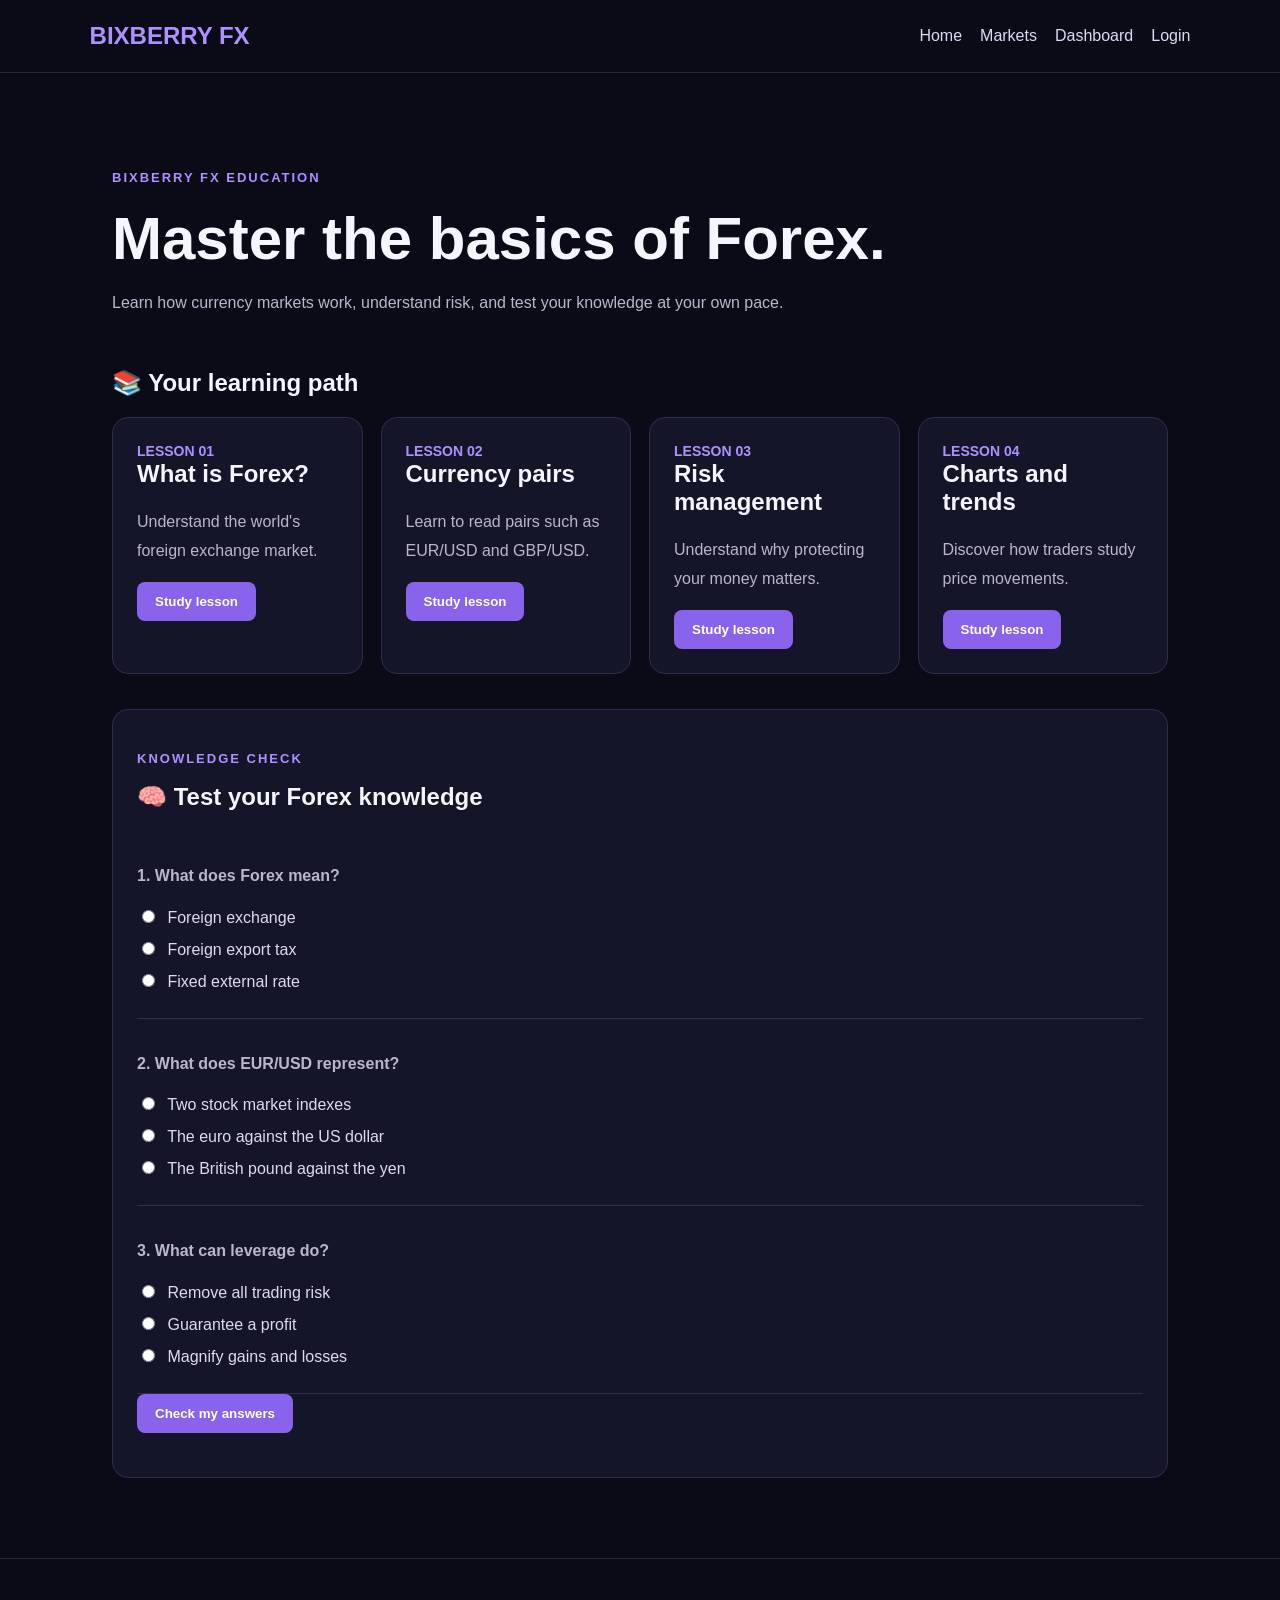
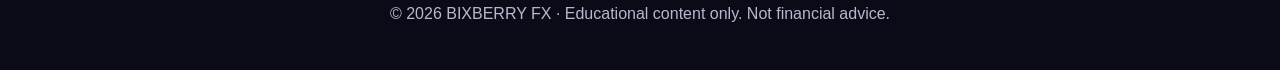
==== academy.html @ eed92e9b "Add guest access and optional member sign-in" ====
<!DOCTYPE html>
<html lang="en">
<head>
  <meta charset="UTF-8">
  <meta name="viewport" content="width=device-width, initial-scale=1.0">
  <title>Forex Academy | BIXBERRY FX</title>
  <style>
    *{box-sizing:border-box}
    body{margin:0;background:#0b0b18;color:#f5f5ff;font-family:Arial,sans-serif}
    header{padding:22px 7%;display:flex;justify-content:space-between;align-items:center;gap:15px;flex-wrap:wrap;border-bottom:1px solid #292642}
    .logo{font-size:24px;font-weight:800;color:#ad91ff}
    nav{display:flex;gap:18px;flex-wrap:wrap}
    nav a{color:#dedaf3;text-decoration:none}
    nav a:hover{color:#ad91ff}
    main{max-width:1100px;margin:auto;padding:45px 22px 80px}
    .hero{padding:35px 0}
    .eyebrow{color:#ad91ff;font-weight:bold;letter-spacing:2px;font-size:13px}
    h1{font-size:clamp(36px,6vw,60px);margin:15px 0}
    h2{margin-top:0}
    p{color:#b9b7cd;line-height:1.8}
    .grid{display:grid;grid-template-columns:repeat(auto-fit,minmax(250px,1fr));gap:18px}
    .card,.quiz{background:#15152a;border:1px solid #302d4d;border-radius:16px;padding:24px}
    .number{color:#ad91ff;font-size:14px;font-weight:bold}
    .button{display:inline-block;background:#8a63ed;color:white;border:0;border-radius:8px;padding:12px 18px;text-decoration:none;cursor:pointer;font-weight:bold}
    .button:hover{background:#7046d5}
    .lesson-content{display:none;margin-top:16px;padding-top:12px;border-top:1px solid #373451}
    .lesson-content.open{display:block}
    .quiz{margin-top:35px}
    .question{padding:15px 0;border-bottom:1px solid #302d4d}
    label{display:block;margin:12px 0;color:#dedaf3;cursor:pointer}
    input[type=radio]{margin-right:8px}
    #quiz-result{font-weight:bold;color:#c5b2ff;margin-top:20px}
    footer{text-align:center;padding:25px;border-top:1px solid #292642;color:#aaa9c2}
  </style>
</head>
<body>
<header>
  <a class="logo" href="index.html" style="text-decoration:none">BIXBERRY FX</a>
  <nav>
    <a href="index.html">Home</a>
    <a href="markets.html">Markets</a>
    <a href="dashboard.html">Dashboard</a>
    <a href="login.html">Login</a>
  </nav>
</header>

<main>
  <section class="hero">
    <p class="eyebrow">BIXBERRY FX EDUCATION</p>
    <h1>Master the basics of Forex.</h1>
    <p>Learn how currency markets work, understand risk, and test your knowledge at your own pace.</p>
  </section>

  <section>
    <h2>📚 Your learning path</h2>
    <div class="grid">
      <article class="card">
        <span class="number">LESSON 01</span>
        <h2>What is Forex?</h2>
        <p>Understand the world's foreign exchange market.</p>
        <button class="button" onclick="toggleLesson(1)">Study lesson</button>
        <div class="lesson-content" id="lesson-1">
          <p>Forex means foreign exchange. It involves exchanging one currency for another. For example, EUR/USD represents the euro against the US dollar.</p>
          <p>Currency prices can rise or fall due to economic news, interest rates, and market demand.</p>
        </div>
      </article>

      <article class="card">
        <span class="number">LESSON 02</span>
        <h2>Currency pairs</h2>
        <p>Learn to read pairs such as EUR/USD and GBP/USD.</p>
        <button class="button" onclick="toggleLesson(2)">Study lesson</button>
        <div class="lesson-content" id="lesson-2">
          <p>The first currency is the base currency. The second is the quote currency.</p>
          <p>If EUR/USD is 1.1000, one euro is worth 1.10 US dollars at that quoted rate. The rate available to you may differ.</p>
        </div>
      </article>

      <article class="card">
        <span class="number">LESSON 03</span>
        <h2>Risk management</h2>
        <p>Understand why protecting your money matters.</p>
        <button class="button" onclick="toggleLesson(3)">Study lesson</button>
        <div class="lesson-content" id="lesson-3">
          <p>Forex trading can result in significant losses. Leverage magnifies both gains and losses.</p>
          <p>Learn about position sizing, stop-loss orders, and risk-to-reward ratios before considering real trading. A stop-loss cannot guarantee a particular exit price in all market conditions.</p>
        </div>
      </article>

      <article class="card">
        <span class="number">LESSON 04</span>
        <h2>Charts and trends</h2>
        <p>Discover how traders study price movements.</p>
        <button class="button" onclick="toggleLesson(4)">Study lesson</button>
        <div class="lesson-content" id="lesson-4">
          <p>Candlestick charts display price movement over a chosen period. Traders may study trends, support, resistance, and volatility.</p>
          <p>Charts cannot predict the future with certainty. Always consider risk and avoid relying on a single indicator.</p>
        </div>
      </article>
    </div>
  </section>

  <section class="quiz">
    <p class="eyebrow">KNOWLEDGE CHECK</p>
    <h2>🧠 Test your Forex knowledge</h2>
    <form id="quiz-form">
      <div class="question">
        <p><strong>1. What does Forex mean?</strong></p>
        <label><input type="radio" name="q1" value="a"> Foreign exchange</label>
        <label><input type="radio" name="q1" value="b"> Foreign export tax</label>
        <label><input type="radio" name="q1" value="c"> Fixed external rate</label>
      </div>
      <div class="question">
        <p><strong>2. What does EUR/USD represent?</strong></p>
        <label><input type="radio" name="q2" value="a"> Two stock market indexes</label>
        <label><input type="radio" name="q2" value="b"> The euro against the US dollar</label>
        <label><input type="radio" name="q2" value="c"> The British pound against the yen</label>
      </div>
      <div class="question">
        <p><strong>3. What can leverage do?</strong></p>
        <label><input type="radio" name="q3" value="a"> Remove all trading risk</label>
        <label><input type="radio" name="q3" value="b"> Guarantee a profit</label>
        <label><input type="radio" name="q3" value="c"> Magnify gains and losses</label>
      </div>
      <button class="button" type="submit">Check my answers</button>
    </form>
    <p id="quiz-result" role="status"></p>
  </section>
</main>

<footer>
  <p>© 2026 BIXBERRY FX · Educational content only. Not financial advice.</p>
</footer>

<script>
function toggleLesson(number){
  const lesson=document.getElementById("lesson-"+number);
  lesson.classList.toggle("open");
}
document.getElementById("quiz-form").addEventListener("submit",function(event){
  event.preventDefault();
  const answers={q1:"a",q2:"b",q3:"c"};
  let score=0;
  let unanswered=0;
  for(const [question,correct] of Object.entries(answers)){
    const selected=document.querySelector('input[name="'+question+'"]:checked');
    if(!selected) unanswered++;
    else if(selected.value===correct) score++;
  }
  const result=document.getElementById("quiz-result");
  if(unanswered){
    result.textContent="Please answer all three questions before checking your score.";
  }else{
    result.textContent="Your score: "+score+"/3. "+(score===3?"Excellent work! 🎉":"Review the lessons and try again!");
  }
});
</script>
</body>
</html>
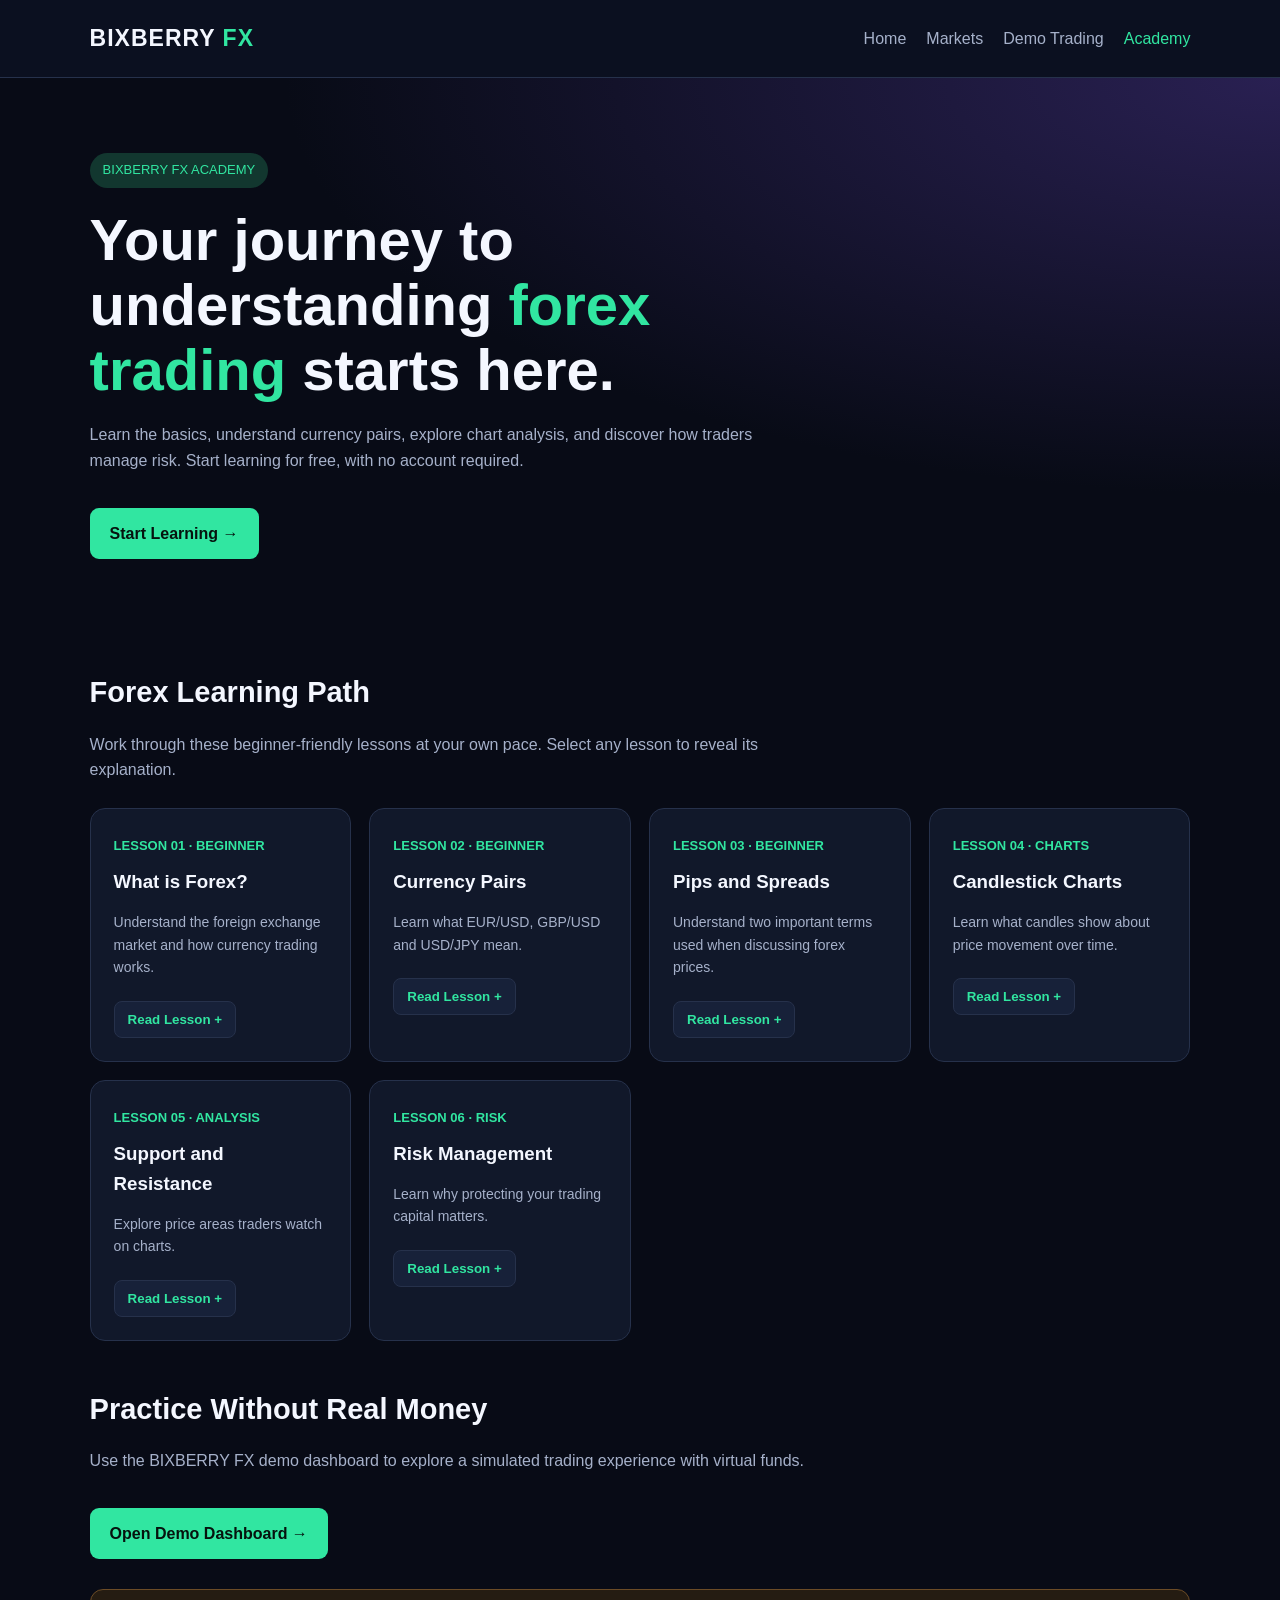
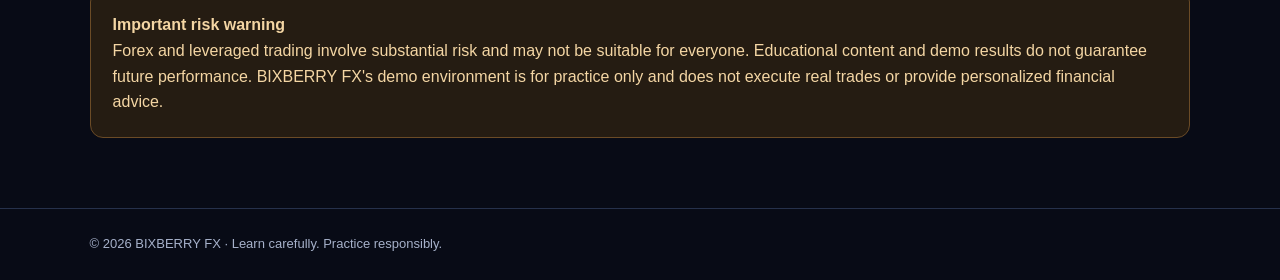
==== commit 525fc25c: "Add forex academy and homepage reference rates" ====
--- a/academy.html
+++ b/academy.html
@@ -4,156 +4,283 @@
   <meta charset="UTF-8">
   <meta name="viewport" content="width=device-width, initial-scale=1.0">
   <title>Forex Academy | BIXBERRY FX</title>
+  <meta name="description" content="Learn forex trading basics, currency pairs, technical analysis and risk management with BIXBERRY FX Academy.">
   <style>
-    *{box-sizing:border-box}
-    body{margin:0;background:#0b0b18;color:#f5f5ff;font-family:Arial,sans-serif}
-    header{padding:22px 7%;display:flex;justify-content:space-between;align-items:center;gap:15px;flex-wrap:wrap;border-bottom:1px solid #292642}
-    .logo{font-size:24px;font-weight:800;color:#ad91ff}
-    nav{display:flex;gap:18px;flex-wrap:wrap}
-    nav a{color:#dedaf3;text-decoration:none}
-    nav a:hover{color:#ad91ff}
-    main{max-width:1100px;margin:auto;padding:45px 22px 80px}
-    .hero{padding:35px 0}
-    .eyebrow{color:#ad91ff;font-weight:bold;letter-spacing:2px;font-size:13px}
-    h1{font-size:clamp(36px,6vw,60px);margin:15px 0}
-    h2{margin-top:0}
-    p{color:#b9b7cd;line-height:1.8}
-    .grid{display:grid;grid-template-columns:repeat(auto-fit,minmax(250px,1fr));gap:18px}
-    .card,.quiz{background:#15152a;border:1px solid #302d4d;border-radius:16px;padding:24px}
-    .number{color:#ad91ff;font-size:14px;font-weight:bold}
-    .button{display:inline-block;background:#8a63ed;color:white;border:0;border-radius:8px;padding:12px 18px;text-decoration:none;cursor:pointer;font-weight:bold}
-    .button:hover{background:#7046d5}
-    .lesson-content{display:none;margin-top:16px;padding-top:12px;border-top:1px solid #373451}
-    .lesson-content.open{display:block}
-    .quiz{margin-top:35px}
-    .question{padding:15px 0;border-bottom:1px solid #302d4d}
-    label{display:block;margin:12px 0;color:#dedaf3;cursor:pointer}
-    input[type=radio]{margin-right:8px}
-    #quiz-result{font-weight:bold;color:#c5b2ff;margin-top:20px}
-    footer{text-align:center;padding:25px;border-top:1px solid #292642;color:#aaa9c2}
+    :root {
+      --bg: #080b16;
+      --panel: #11182a;
+      --panel2: #172139;
+      --text: #f4f7ff;
+      --muted: #a6b1ca;
+      --purple: #8b5cf6;
+      --green: #31e6a1;
+      --border: #26314b;
+    }
+
+    * { box-sizing: border-box; }
+
+    body {
+      margin: 0;
+      font-family: Arial, sans-serif;
+      background: var(--bg);
+      color: var(--text);
+      line-height: 1.6;
+    }
+
+    a { color: inherit; text-decoration: none; }
+
+    header {
+      display: flex;
+      justify-content: space-between;
+      align-items: center;
+      gap: 20px;
+      padding: 20px 7%;
+      border-bottom: 1px solid var(--border);
+      background: #0b1020;
+    }
+
+    .logo {
+      font-size: 23px;
+      font-weight: 800;
+      letter-spacing: 1px;
+    }
+
+    .logo span { color: var(--green); }
+
+    nav { display: flex; gap: 20px; flex-wrap: wrap; }
+
+    nav a { color: var(--muted); }
+    nav a:hover, nav a.active { color: var(--green); }
+
+    .hero {
+      padding: 75px 7% 55px;
+      background: radial-gradient(ellipse at top right, #292052 0%, transparent 55%);
+    }
+
+    .tag {
+      display: inline-block;
+      color: var(--green);
+      background: #12372f;
+      padding: 7px 13px;
+      border-radius: 20px;
+      font-size: 13px;
+    }
+
+    h1 {
+      font-size: clamp(35px, 6vw, 58px);
+      line-height: 1.12;
+      max-width: 750px;
+      margin: 20px 0;
+    }
+
+    h1 span { color: var(--green); }
+
+    .hero p, .section-intro {
+      color: var(--muted);
+      max-width: 720px;
+    }
+
+    .button {
+      display: inline-block;
+      margin-top: 18px;
+      padding: 13px 20px;
+      border-radius: 9px;
+      background: var(--green);
+      color: #06130e;
+      font-weight: bold;
+    }
+
+    main { padding: 20px 7% 70px; }
+
+    .section-title { margin-top: 35px; }
+
+    .section-title h2 { font-size: 29px; margin-bottom: 5px; }
+
+    .grid {
+      display: grid;
+      grid-template-columns: repeat(auto-fit, minmax(235px, 1fr));
+      gap: 18px;
+      margin: 25px 0 45px;
+    }
+
+    .card {
+      padding: 23px;
+      border: 1px solid var(--border);
+      border-radius: 15px;
+      background: var(--panel);
+    }
+
+    .card:hover {
+      border-color: var(--purple);
+      transform: translateY(-2px);
+      transition: 0.2s;
+    }
+
+    .number {
+      color: var(--green);
+      font-size: 13px;
+      font-weight: bold;
+    }
+
+    .card h3 { margin: 10px 0; }
+    .card p { color: var(--muted); font-size: 14px; }
+
+    .lesson-button {
+      border: 1px solid var(--border);
+      color: var(--green);
+      background: var(--panel2);
+      border-radius: 8px;
+      padding: 10px 13px;
+      cursor: pointer;
+      font-weight: bold;
+      margin-top: 8px;
+    }
+
+    .lesson-content {
+      display: none;
+      padding-top: 12px;
+      margin-top: 12px;
+      border-top: 1px solid var(--border);
+      color: var(--muted);
+      font-size: 14px;
+    }
+
+    .lesson-content.open { display: block; }
+
+    .warning {
+      padding: 22px;
+      border: 1px solid #6b4b26;
+      background: #251c12;
+      border-radius: 13px;
+      color: #f4d6a4;
+      margin-top: 30px;
+    }
+
+    footer {
+      border-top: 1px solid var(--border);
+      padding: 25px 7%;
+      color: var(--muted);
+      font-size: 13px;
+    }
+
+    @media (max-width: 600px) {
+      header { align-items: flex-start; flex-direction: column; }
+      nav { gap: 13px; }
+      .hero { padding-top: 50px; }
+    }
   </style>
 </head>
 <body>
-<header>
-  <a class="logo" href="index.html" style="text-decoration:none">BIXBERRY FX</a>
-  <nav>
-    <a href="index.html">Home</a>
-    <a href="markets.html">Markets</a>
-    <a href="dashboard.html">Dashboard</a>
-    <a href="login.html">Login</a>
-  </nav>
-</header>
-
-<main>
+  <header>
+    <a class="logo" href="index.html">BIXBERRY <span>FX</span></a>
+    <nav>
+      <a href="index.html">Home</a>
+      <a href="markets.html">Markets</a>
+      <a href="dashboard.html">Demo Trading</a>
+      <a class="active" href="academy.html">Academy</a>
+    </nav>
+  </header>
+
   <section class="hero">
-    <p class="eyebrow">BIXBERRY FX EDUCATION</p>
-    <h1>Master the basics of Forex.</h1>
-    <p>Learn how currency markets work, understand risk, and test your knowledge at your own pace.</p>
+    <span class="tag">BIXBERRY FX ACADEMY</span>
+    <h1>Your journey to understanding <span>forex trading</span> starts here.</h1>
+    <p>Learn the basics, understand currency pairs, explore chart analysis, and discover how traders manage risk. Start learning for free, with no account required.</p>
+    <a class="button" href="#lessons">Start Learning →</a>
   </section>
 
-  <section>
-    <h2>📚 Your learning path</h2>
+  <main>
+    <section class="section-title" id="lessons">
+      <h2>Forex Learning Path</h2>
+      <p class="section-intro">Work through these beginner-friendly lessons at your own pace. Select any lesson to reveal its explanation.</p>
+    </section>
+
     <div class="grid">
       <article class="card">
-        <span class="number">LESSON 01</span>
-        <h2>What is Forex?</h2>
-        <p>Understand the world's foreign exchange market.</p>
-        <button class="button" onclick="toggleLesson(1)">Study lesson</button>
-        <div class="lesson-content" id="lesson-1">
-          <p>Forex means foreign exchange. It involves exchanging one currency for another. For example, EUR/USD represents the euro against the US dollar.</p>
-          <p>Currency prices can rise or fall due to economic news, interest rates, and market demand.</p>
-        </div>
-      </article>
-
-      <article class="card">
-        <span class="number">LESSON 02</span>
-        <h2>Currency pairs</h2>
-        <p>Learn to read pairs such as EUR/USD and GBP/USD.</p>
-        <button class="button" onclick="toggleLesson(2)">Study lesson</button>
-        <div class="lesson-content" id="lesson-2">
-          <p>The first currency is the base currency. The second is the quote currency.</p>
-          <p>If EUR/USD is 1.1000, one euro is worth 1.10 US dollars at that quoted rate. The rate available to you may differ.</p>
-        </div>
-      </article>
-
-      <article class="card">
-        <span class="number">LESSON 03</span>
-        <h2>Risk management</h2>
-        <p>Understand why protecting your money matters.</p>
-        <button class="button" onclick="toggleLesson(3)">Study lesson</button>
-        <div class="lesson-content" id="lesson-3">
-          <p>Forex trading can result in significant losses. Leverage magnifies both gains and losses.</p>
-          <p>Learn about position sizing, stop-loss orders, and risk-to-reward ratios before considering real trading. A stop-loss cannot guarantee a particular exit price in all market conditions.</p>
-        </div>
-      </article>
-
-      <article class="card">
-        <span class="number">LESSON 04</span>
-        <h2>Charts and trends</h2>
-        <p>Discover how traders study price movements.</p>
-        <button class="button" onclick="toggleLesson(4)">Study lesson</button>
-        <div class="lesson-content" id="lesson-4">
-          <p>Candlestick charts display price movement over a chosen period. Traders may study trends, support, resistance, and volatility.</p>
-          <p>Charts cannot predict the future with certainty. Always consider risk and avoid relying on a single indicator.</p>
+        <span class="number">LESSON 01 · BEGINNER</span>
+        <h3>What is Forex?</h3>
+        <p>Understand the foreign exchange market and how currency trading works.</p>
+        <button class="lesson-button" aria-expanded="false">Read Lesson +</button>
+        <div class="lesson-content">
+          Forex, short for foreign exchange, is the market where currencies are exchanged. Traders compare one currency with another, such as the euro against the US dollar. Currency prices can rise or fall, and trading can result in losses.
+        </div>
+      </article>
+
+      <article class="card">
+        <span class="number">LESSON 02 · BEGINNER</span>
+        <h3>Currency Pairs</h3>
+        <p>Learn what EUR/USD, GBP/USD and USD/JPY mean.</p>
+        <button class="lesson-button" aria-expanded="false">Read Lesson +</button>
+        <div class="lesson-content">
+          A currency pair compares two currencies. In EUR/USD, EUR is the base currency and USD is the quote currency. If EUR/USD is 1.1000, one euro is worth 1.10 US dollars at that quoted rate. Rates vary by provider and market conditions.
+        </div>
+      </article>
+
+      <article class="card">
+        <span class="number">LESSON 03 · BEGINNER</span>
+        <h3>Pips and Spreads</h3>
+        <p>Understand two important terms used when discussing forex prices.</p>
+        <button class="lesson-button" aria-expanded="false">Read Lesson +</button>
+        <div class="lesson-content">
+          A pip is a standard unit used to describe price movement. For many pairs, it is 0.0001; for many JPY pairs, it is 0.01. The spread is the difference between the bid and ask prices. Actual trading costs may also include commissions and fees.
+        </div>
+      </article>
+
+      <article class="card">
+        <span class="number">LESSON 04 · CHARTS</span>
+        <h3>Candlestick Charts</h3>
+        <p>Learn what candles show about price movement over time.</p>
+        <button class="lesson-button" aria-expanded="false">Read Lesson +</button>
+        <div class="lesson-content">
+          A candlestick represents an opening price, closing price, high and low for a selected period. A candle's body shows the difference between open and close. Its wicks show the high and low. Colors depend on the chart's settings.
+        </div>
+      </article>
+
+      <article class="card">
+        <span class="number">LESSON 05 · ANALYSIS</span>
+        <h3>Support and Resistance</h3>
+        <p>Explore price areas traders watch on charts.</p>
+        <button class="lesson-button" aria-expanded="false">Read Lesson +</button>
+        <div class="lesson-content">
+          Support is an area where price has previously found buying interest. Resistance is an area where selling interest has appeared. These are zones, not guarantees: prices can break through them, and past behavior does not ensure future results.
+        </div>
+      </article>
+
+      <article class="card">
+        <span class="number">LESSON 06 · RISK</span>
+        <h3>Risk Management</h3>
+        <p>Learn why protecting your trading capital matters.</p>
+        <button class="lesson-button" aria-expanded="false">Read Lesson +</button>
+        <div class="lesson-content">
+          Decide how much you can afford to lose before considering a trade. Position size, leverage, stop-loss orders and trading costs all affect risk. Stop-loss orders may not execute at the expected price during fast or illiquid markets. Never trade with money needed for essential expenses.
         </div>
       </article>
     </div>
-  </section>
-
-  <section class="quiz">
-    <p class="eyebrow">KNOWLEDGE CHECK</p>
-    <h2>🧠 Test your Forex knowledge</h2>
-    <form id="quiz-form">
-      <div class="question">
-        <p><strong>1. What does Forex mean?</strong></p>
-        <label><input type="radio" name="q1" value="a"> Foreign exchange</label>
-        <label><input type="radio" name="q1" value="b"> Foreign export tax</label>
-        <label><input type="radio" name="q1" value="c"> Fixed external rate</label>
-      </div>
-      <div class="question">
-        <p><strong>2. What does EUR/USD represent?</strong></p>
-        <label><input type="radio" name="q2" value="a"> Two stock market indexes</label>
-        <label><input type="radio" name="q2" value="b"> The euro against the US dollar</label>
-        <label><input type="radio" name="q2" value="c"> The British pound against the yen</label>
-      </div>
-      <div class="question">
-        <p><strong>3. What can leverage do?</strong></p>
-        <label><input type="radio" name="q3" value="a"> Remove all trading risk</label>
-        <label><input type="radio" name="q3" value="b"> Guarantee a profit</label>
-        <label><input type="radio" name="q3" value="c"> Magnify gains and losses</label>
-      </div>
-      <button class="button" type="submit">Check my answers</button>
-    </form>
-    <p id="quiz-result" role="status"></p>
-  </section>
-</main>
-
-<footer>
-  <p>© 2026 BIXBERRY FX · Educational content only. Not financial advice.</p>
-</footer>
-
-<script>
-function toggleLesson(number){
-  const lesson=document.getElementById("lesson-"+number);
-  lesson.classList.toggle("open");
-}
-document.getElementById("quiz-form").addEventListener("submit",function(event){
-  event.preventDefault();
-  const answers={q1:"a",q2:"b",q3:"c"};
-  let score=0;
-  let unanswered=0;
-  for(const [question,correct] of Object.entries(answers)){
-    const selected=document.querySelector('input[name="'+question+'"]:checked');
-    if(!selected) unanswered++;
-    else if(selected.value===correct) score++;
-  }
-  const result=document.getElementById("quiz-result");
-  if(unanswered){
-    result.textContent="Please answer all three questions before checking your score.";
-  }else{
-    result.textContent="Your score: "+score+"/3. "+(score===3?"Excellent work! 🎉":"Review the lessons and try again!");
-  }
-});
-</script>
+
+    <section class="section-title">
+      <h2>Practice Without Real Money</h2>
+      <p class="section-intro">Use the BIXBERRY FX demo dashboard to explore a simulated trading experience with virtual funds.</p>
+      <a class="button" href="dashboard.html">Open Demo Dashboard →</a>
+    </section>
+
+    <div class="warning">
+      <strong>Important risk warning</strong><br>
+      Forex and leveraged trading involve substantial risk and may not be suitable for everyone. Educational content and demo results do not guarantee future performance. BIXBERRY FX's demo environment is for practice only and does not execute real trades or provide personalized financial advice.
+    </div>
+  </main>
+
+  <footer>
+    © 2026 BIXBERRY FX · Learn carefully. Practice responsibly.
+  </footer>
+
+  <script>
+    document.querySelectorAll(".lesson-button").forEach(button => {
+      button.addEventListener("click", () => {
+        const content = button.nextElementSibling;
+        const isOpen = content.classList.toggle("open");
+        button.textContent = isOpen ? "Close Lesson −" : "Read Lesson +";
+        button.setAttribute("aria-expanded", String(isOpen));
+      });
+    });
+  </script>
 </body>
 </html>
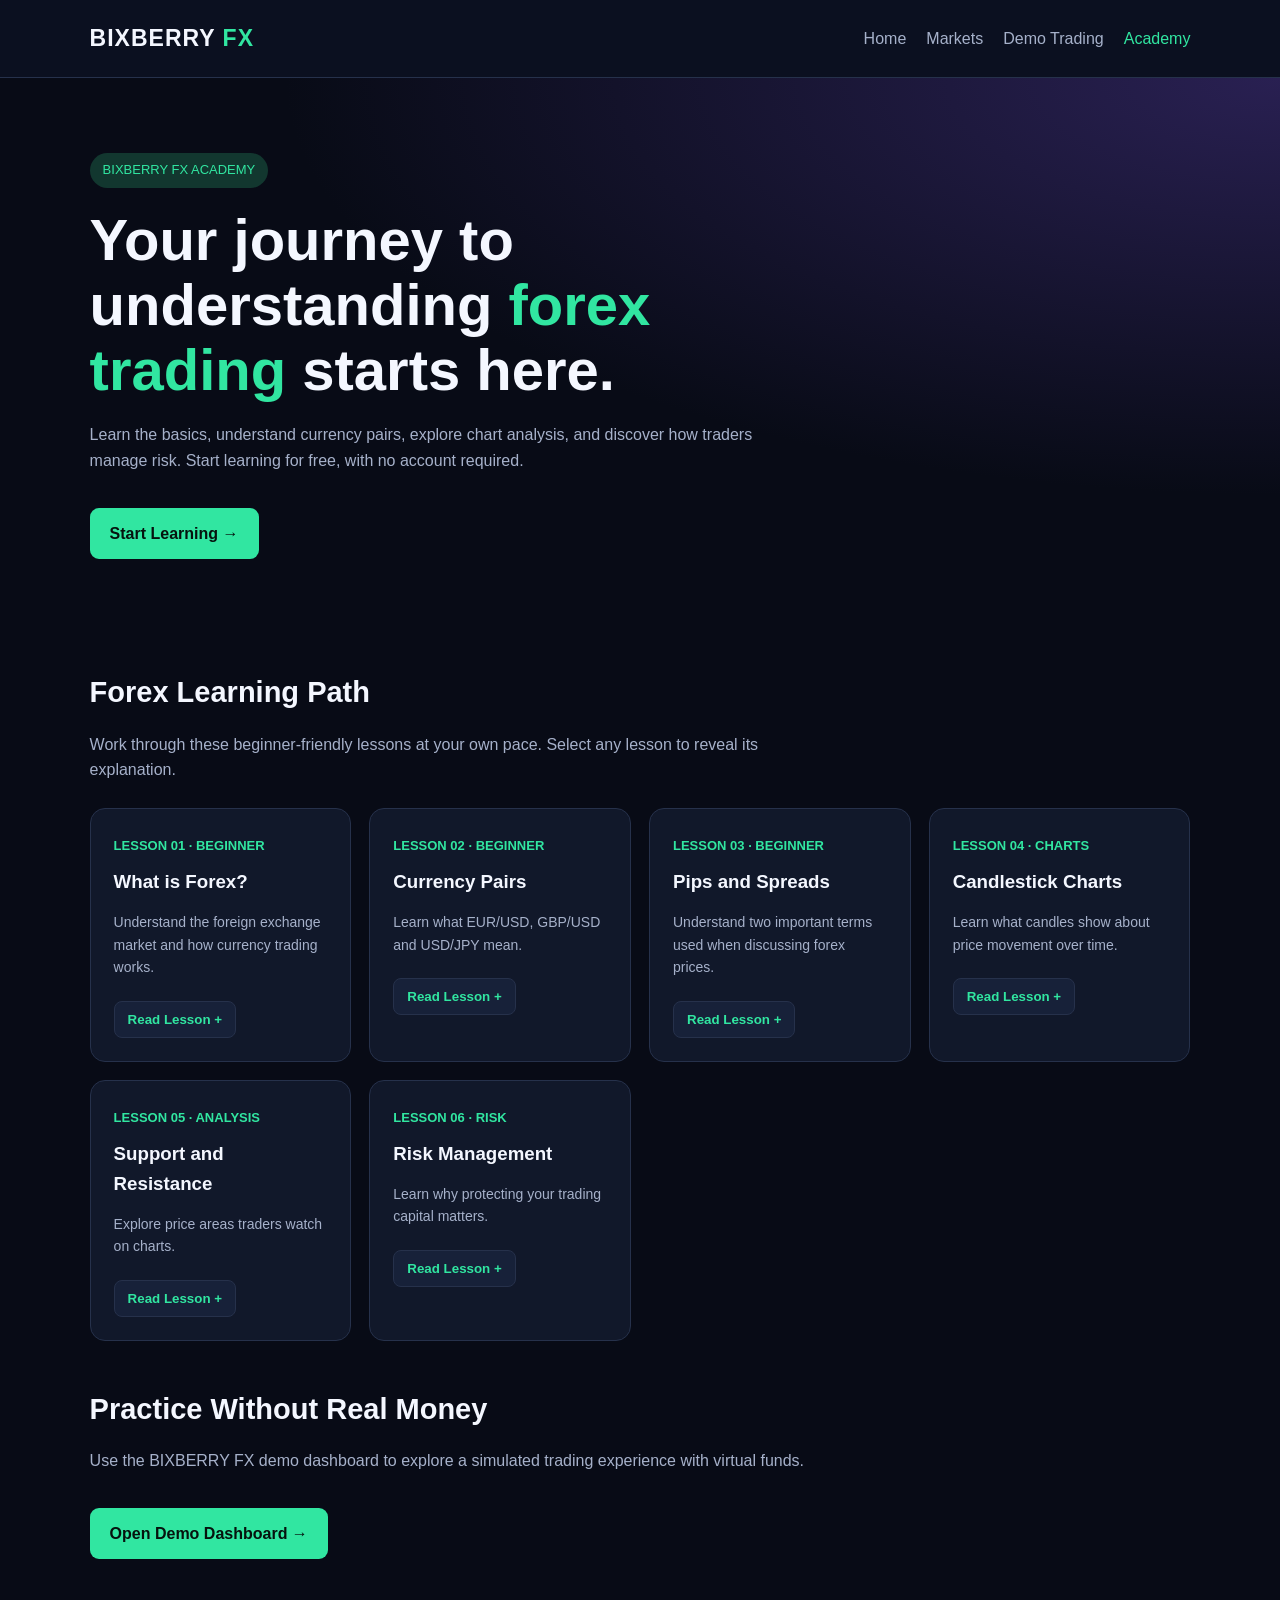
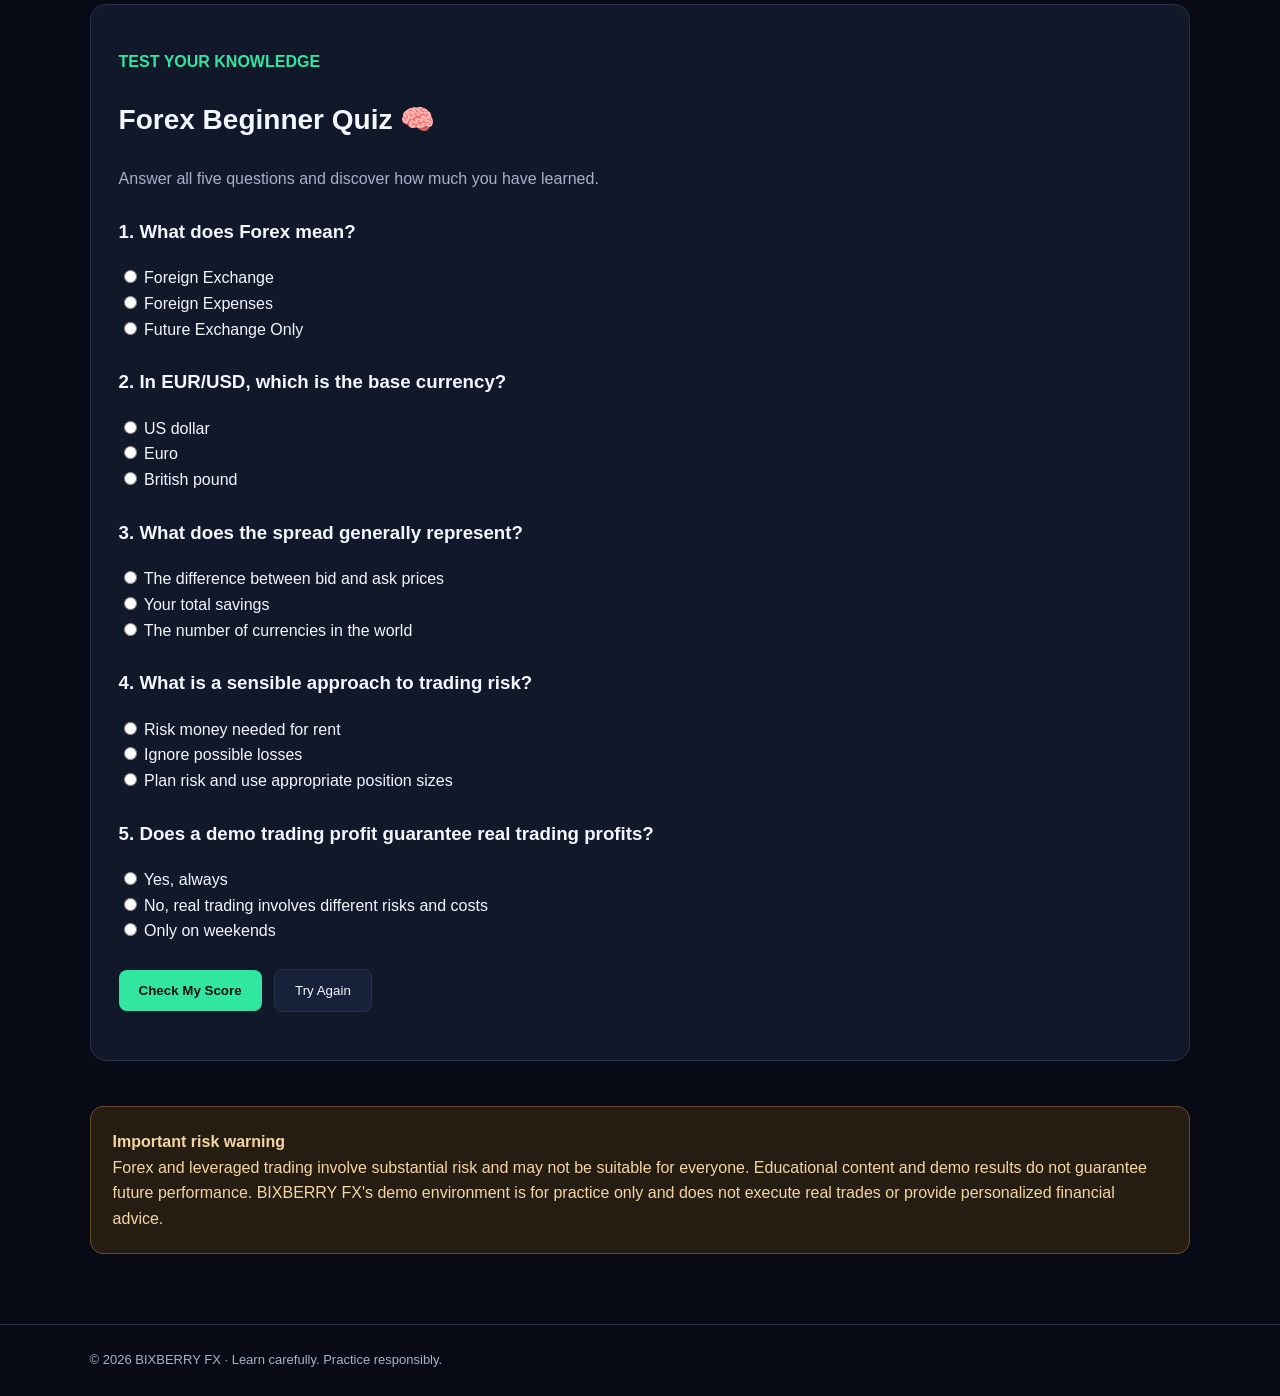
==== commit 1419825c: "Add interactive forex knowledge quiz" ====
--- a/academy.html
+++ b/academy.html
@@ -262,7 +262,62 @@
       <a class="button" href="dashboard.html">Open Demo Dashboard →</a>
     </section>
 
-    <div class="warning">
+    
+<!-- BIXBERRY FX FOREX QUIZ -->
+<section id="forex-quiz" style="margin:45px 0;padding:28px;background:#11182a;border:1px solid #26314b;border-radius:16px;">
+  <p style="color:#31e6a1;font-weight:bold;">TEST YOUR KNOWLEDGE</p>
+  <h2 style="font-size:28px;">Forex Beginner Quiz 🧠</h2>
+  <p style="color:#a6b1ca;">Answer all five questions and discover how much you have learned.</p>
+
+  <form id="quiz-form">
+    <div class="quiz-question" style="margin:25px 0;">
+      <h3>1. What does Forex mean?</h3>
+      <label><input type="radio" name="q1" value="a"> Foreign Exchange</label><br>
+      <label><input type="radio" name="q1" value="b"> Foreign Expenses</label><br>
+      <label><input type="radio" name="q1" value="c"> Future Exchange Only</label>
+    </div>
+
+    <div class="quiz-question" style="margin:25px 0;">
+      <h3>2. In EUR/USD, which is the base currency?</h3>
+      <label><input type="radio" name="q2" value="a"> US dollar</label><br>
+      <label><input type="radio" name="q2" value="b"> Euro</label><br>
+      <label><input type="radio" name="q2" value="c"> British pound</label>
+    </div>
+
+    <div class="quiz-question" style="margin:25px 0;">
+      <h3>3. What does the spread generally represent?</h3>
+      <label><input type="radio" name="q3" value="a"> The difference between bid and ask prices</label><br>
+      <label><input type="radio" name="q3" value="b"> Your total savings</label><br>
+      <label><input type="radio" name="q3" value="c"> The number of currencies in the world</label>
+    </div>
+
+    <div class="quiz-question" style="margin:25px 0;">
+      <h3>4. What is a sensible approach to trading risk?</h3>
+      <label><input type="radio" name="q4" value="a"> Risk money needed for rent</label><br>
+      <label><input type="radio" name="q4" value="b"> Ignore possible losses</label><br>
+      <label><input type="radio" name="q4" value="c"> Plan risk and use appropriate position sizes</label>
+    </div>
+
+    <div class="quiz-question" style="margin:25px 0;">
+      <h3>5. Does a demo trading profit guarantee real trading profits?</h3>
+      <label><input type="radio" name="q5" value="a"> Yes, always</label><br>
+      <label><input type="radio" name="q5" value="b"> No, real trading involves different risks and costs</label><br>
+      <label><input type="radio" name="q5" value="c"> Only on weekends</label>
+    </div>
+
+    <button type="submit" style="padding:13px 20px;background:#31e6a1;color:#07130f;border:0;border-radius:8px;font-weight:bold;cursor:pointer;">
+      Check My Score
+    </button>
+    <button type="button" id="reset-quiz" style="padding:13px 20px;margin-left:8px;background:#172139;color:#f4f7ff;border:1px solid #26314b;border-radius:8px;cursor:pointer;">
+      Try Again
+    </button>
+  </form>
+
+  <div id="quiz-result" role="status" aria-live="polite" style="margin-top:20px;font-size:17px;font-weight:bold;"></div>
+  <div id="quiz-feedback" style="color:#a6b1ca;line-height:1.9;"></div>
+</section>
+
+<div class="warning">
       <strong>Important risk warning</strong><br>
       Forex and leveraged trading involve substantial risk and may not be suitable for everyone. Educational content and demo results do not guarantee future performance. BIXBERRY FX's demo environment is for practice only and does not execute real trades or provide personalized financial advice.
     </div>
@@ -282,5 +337,53 @@
       });
     });
   </script>
+
+<script>
+(function () {
+  const form = document.getElementById("quiz-form");
+  if (!form) return;
+
+  const answers = {
+    q1: { answer: "a", explanation: "Forex means Foreign Exchange." },
+    q2: { answer: "b", explanation: "EUR is the base currency in EUR/USD." },
+    q3: { answer: "a", explanation: "The spread is the difference between bid and ask prices." },
+    q4: { answer: "c", explanation: "Risk planning and appropriate position sizing help manage potential losses." },
+    q5: { answer: "b", explanation: "Demo results do not guarantee real trading performance." }
+  };
+
+  form.addEventListener("submit", function (event) {
+    event.preventDefault();
+
+    let score = 0;
+    let feedback = "";
+
+    Object.keys(answers).forEach(function (key, index) {
+      const selected = form.querySelector('input[name="' + key + '"]:checked');
+      const correct = selected && selected.value === answers[key].answer;
+
+      if (correct) score++;
+
+      feedback += (correct ? "✓ " : "✗ ") +
+        "Question " + (index + 1) + ": " +
+        answers[key].explanation + "<br>";
+    });
+
+    document.getElementById("quiz-result").textContent =
+      "Your score: " + score + " / 5";
+
+    document.getElementById("quiz-result").style.color =
+      score >= 4 ? "#31e6a1" : "#f4d6a4";
+
+    document.getElementById("quiz-feedback").innerHTML = feedback;
+  });
+
+  document.getElementById("reset-quiz").addEventListener("click", function () {
+    form.reset();
+    document.getElementById("quiz-result").textContent = "";
+    document.getElementById("quiz-feedback").textContent = "";
+  });
+})();
+</script>
+
 </body>
 </html>
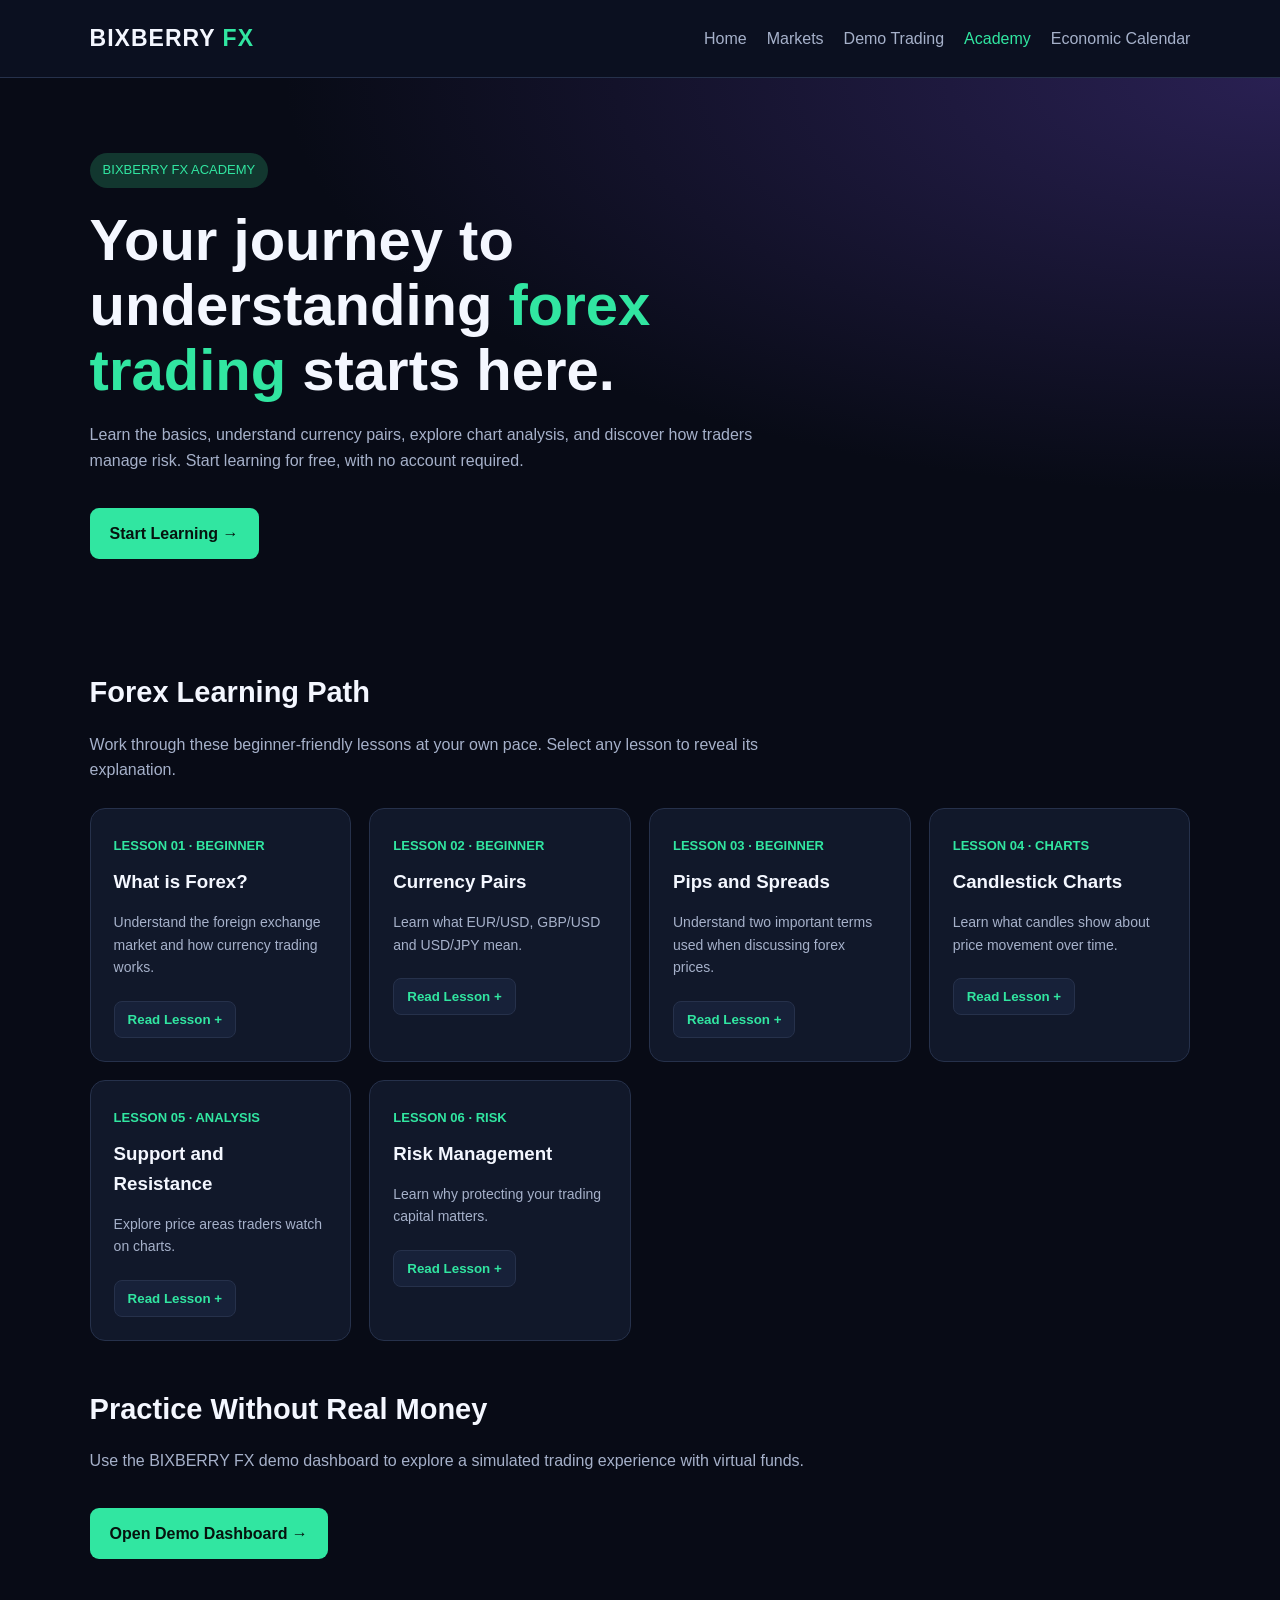
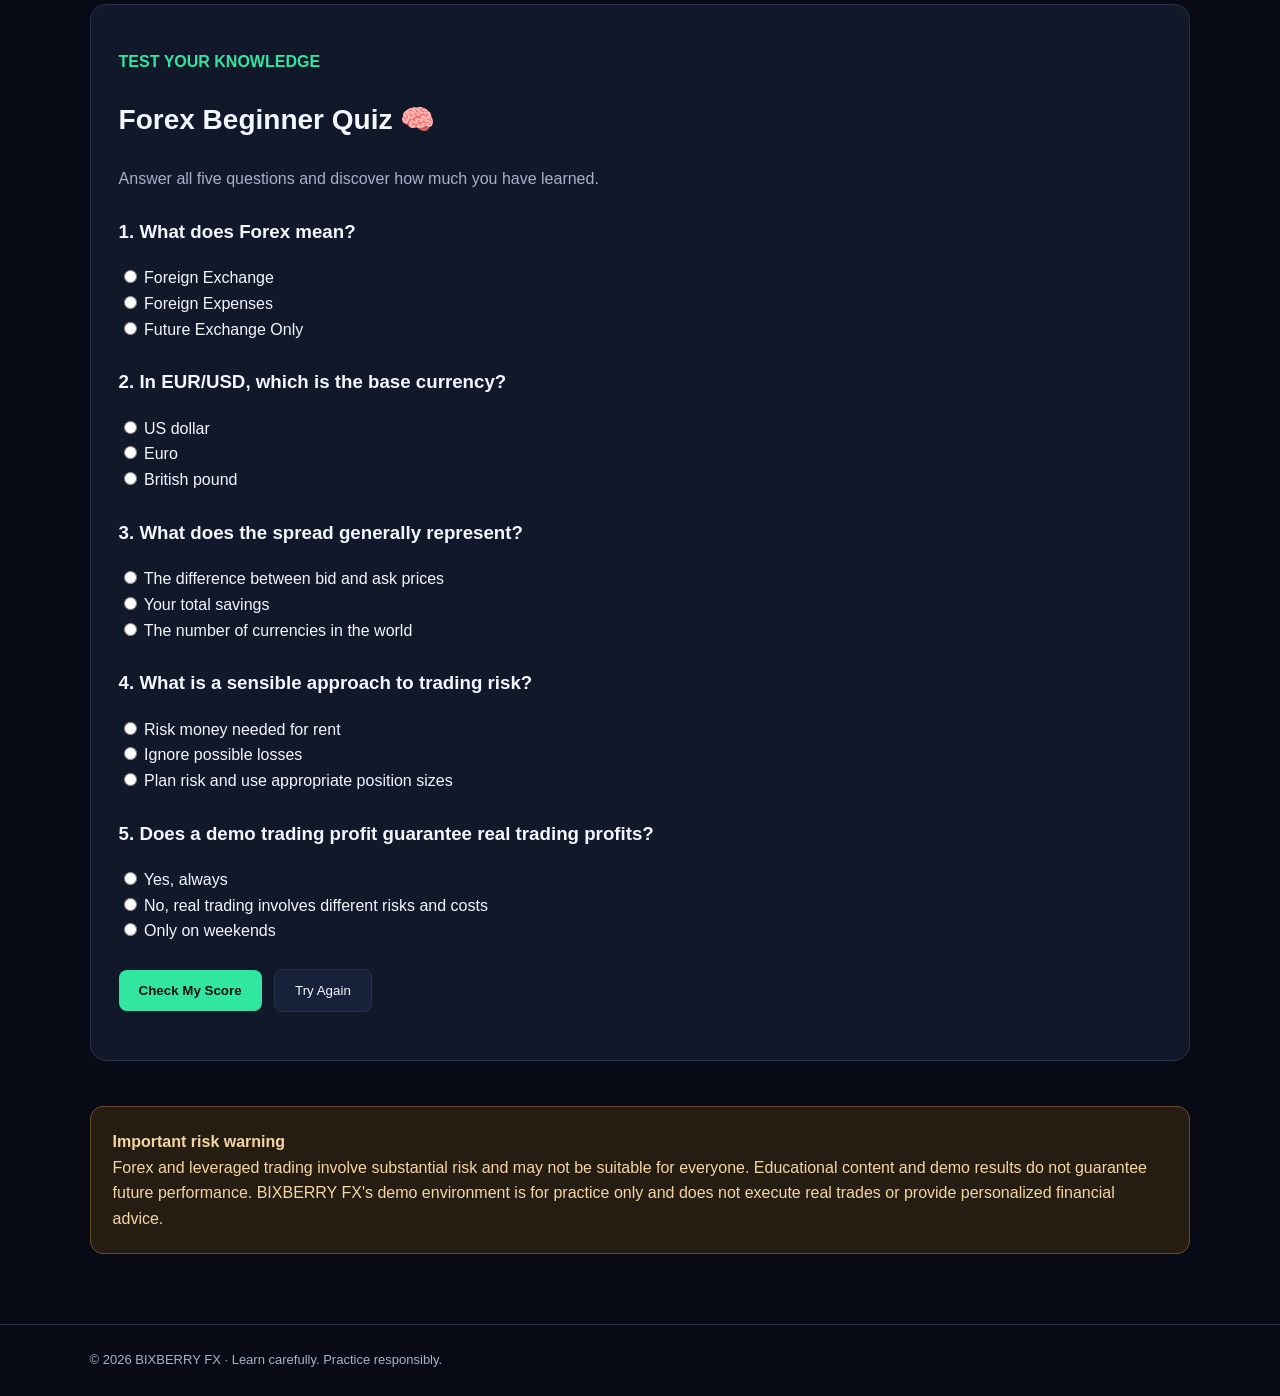
==== commit 843e2ec6: "Make BIXBERRY FX installable as a web app" ====
--- a/academy.html
+++ b/academy.html
@@ -169,6 +169,11 @@
       .hero { padding-top: 50px; }
     }
   </style>
+
+<link rel="manifest" href="manifest.webmanifest">
+<link rel="icon" href="icons/icon.svg" type="image/svg+xml">
+<meta name="theme-color" content="#080b16">
+
 </head>
 <body>
   <header>
@@ -178,6 +183,8 @@
       <a href="markets.html">Markets</a>
       <a href="dashboard.html">Demo Trading</a>
       <a class="active" href="academy.html">Academy</a>
+    
+      <a href="calendar.html">Economic Calendar</a>
     </nav>
   </header>
 
@@ -385,5 +392,16 @@
 })();
 </script>
 
+
+<script>
+if ("serviceWorker" in navigator) {
+  window.addEventListener("load", () => {
+    navigator.serviceWorker.register("./sw.js")
+      .then(() => console.log("BIXBERRY FX offline support enabled."))
+      .catch(error => console.error("App setup error:", error));
+  });
+}
+</script>
+
 </body>
 </html>
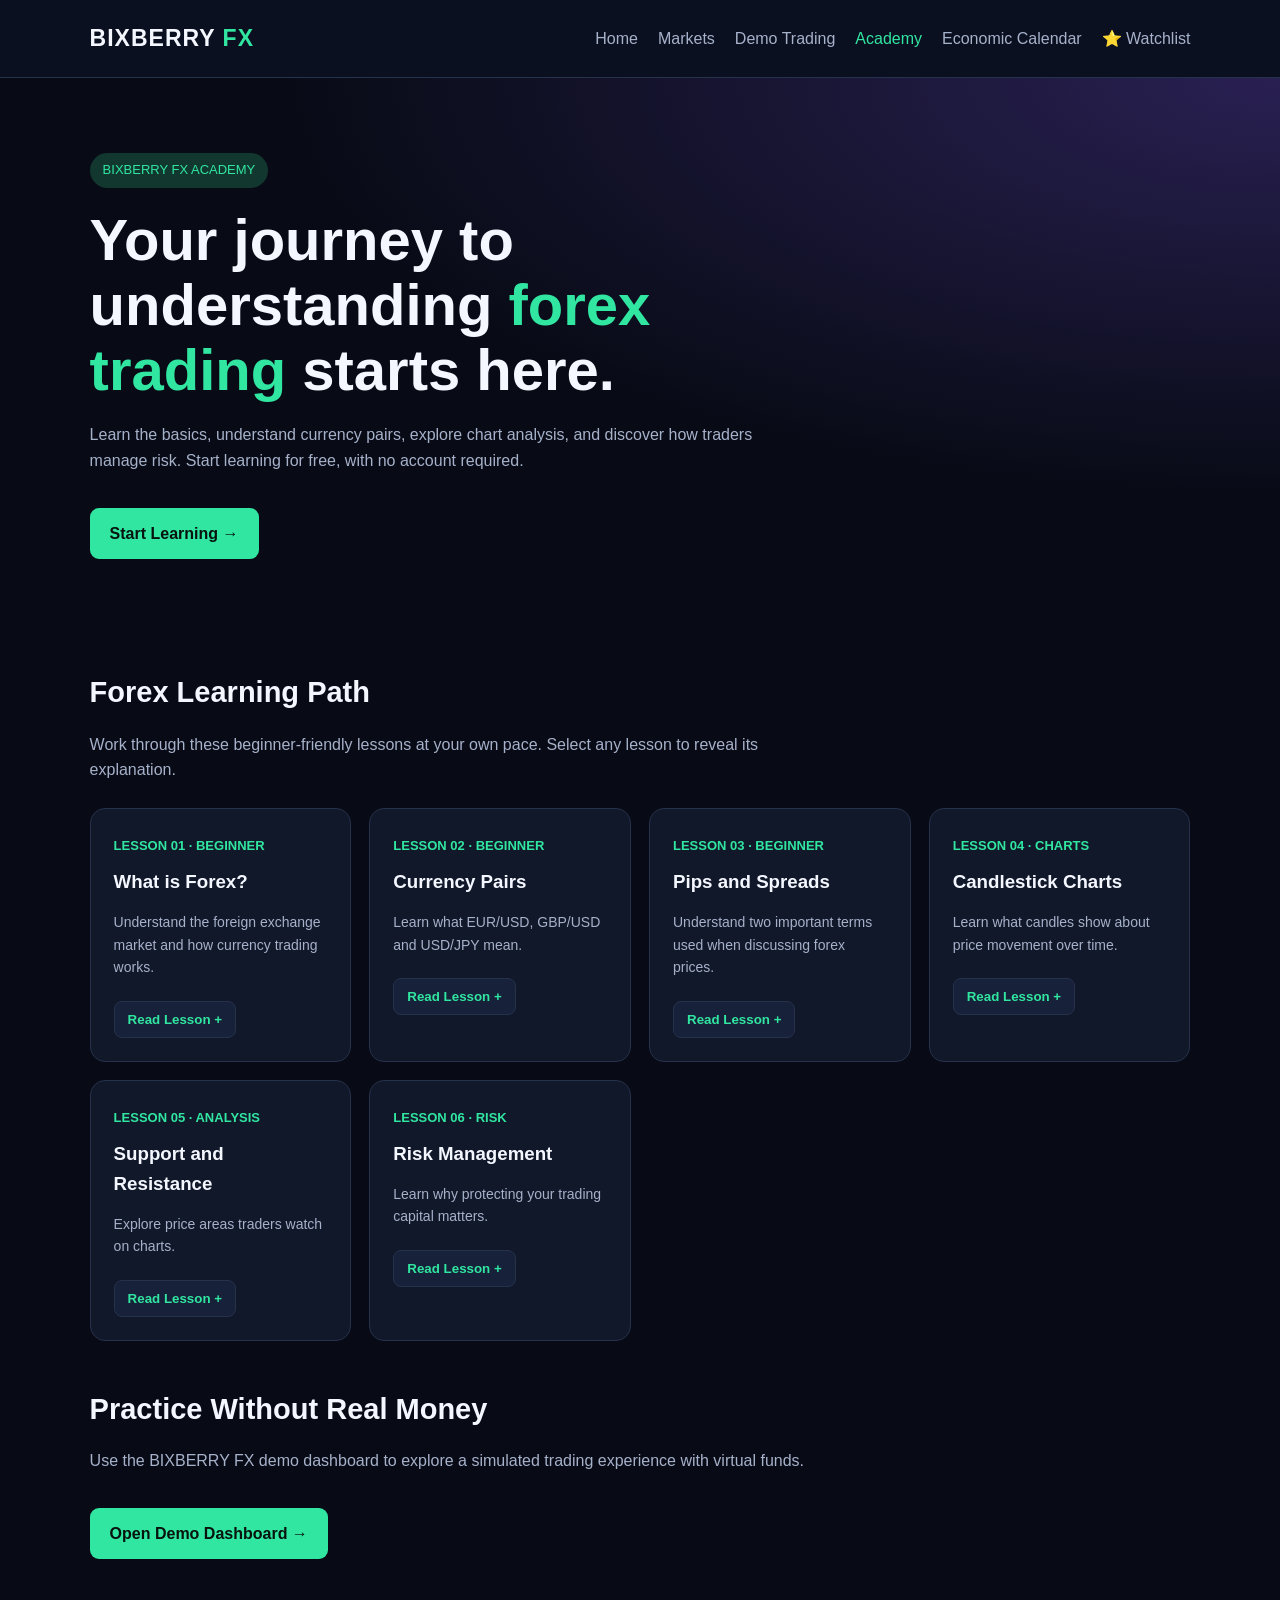
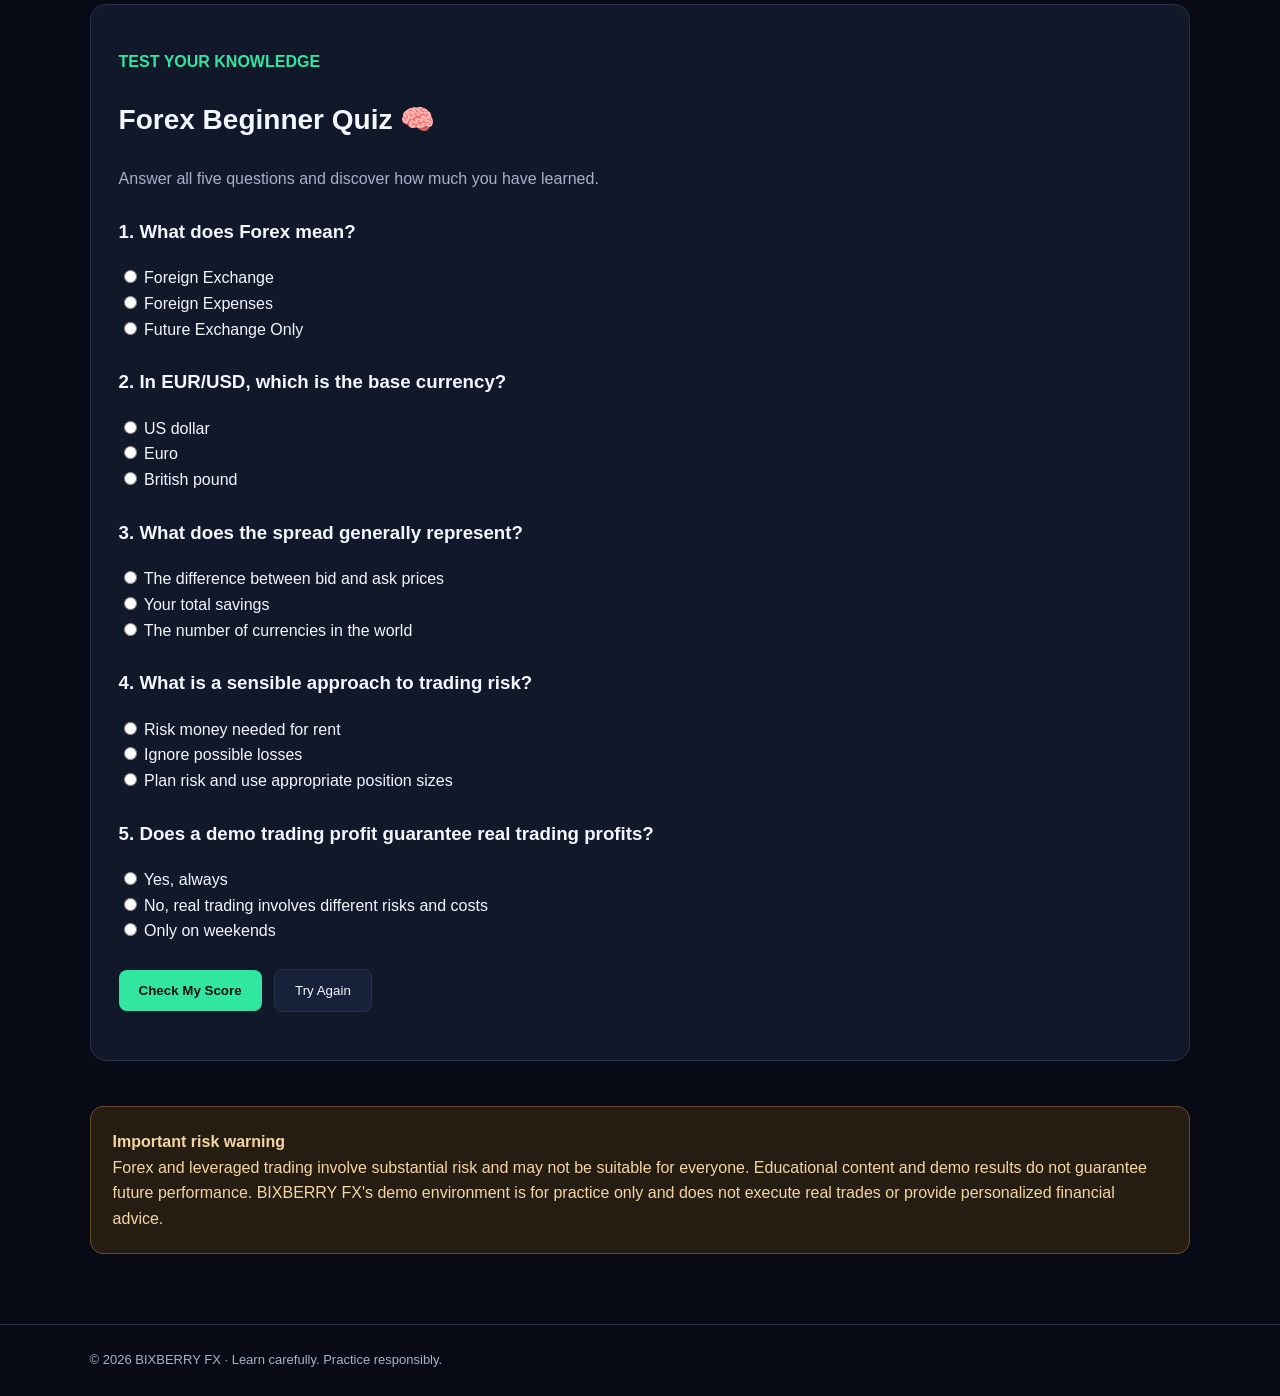
==== commit cc1bbf16: "Add BIXBERRY FX currency watchlist" ====
--- a/academy.html
+++ b/academy.html
@@ -185,7 +185,8 @@
       <a class="active" href="academy.html">Academy</a>
     
       <a href="calendar.html">Economic Calendar</a>
-    </nav>
+      <a href="watchlist.html">⭐ Watchlist</a>
+</nav>
   </header>
 
   <section class="hero">
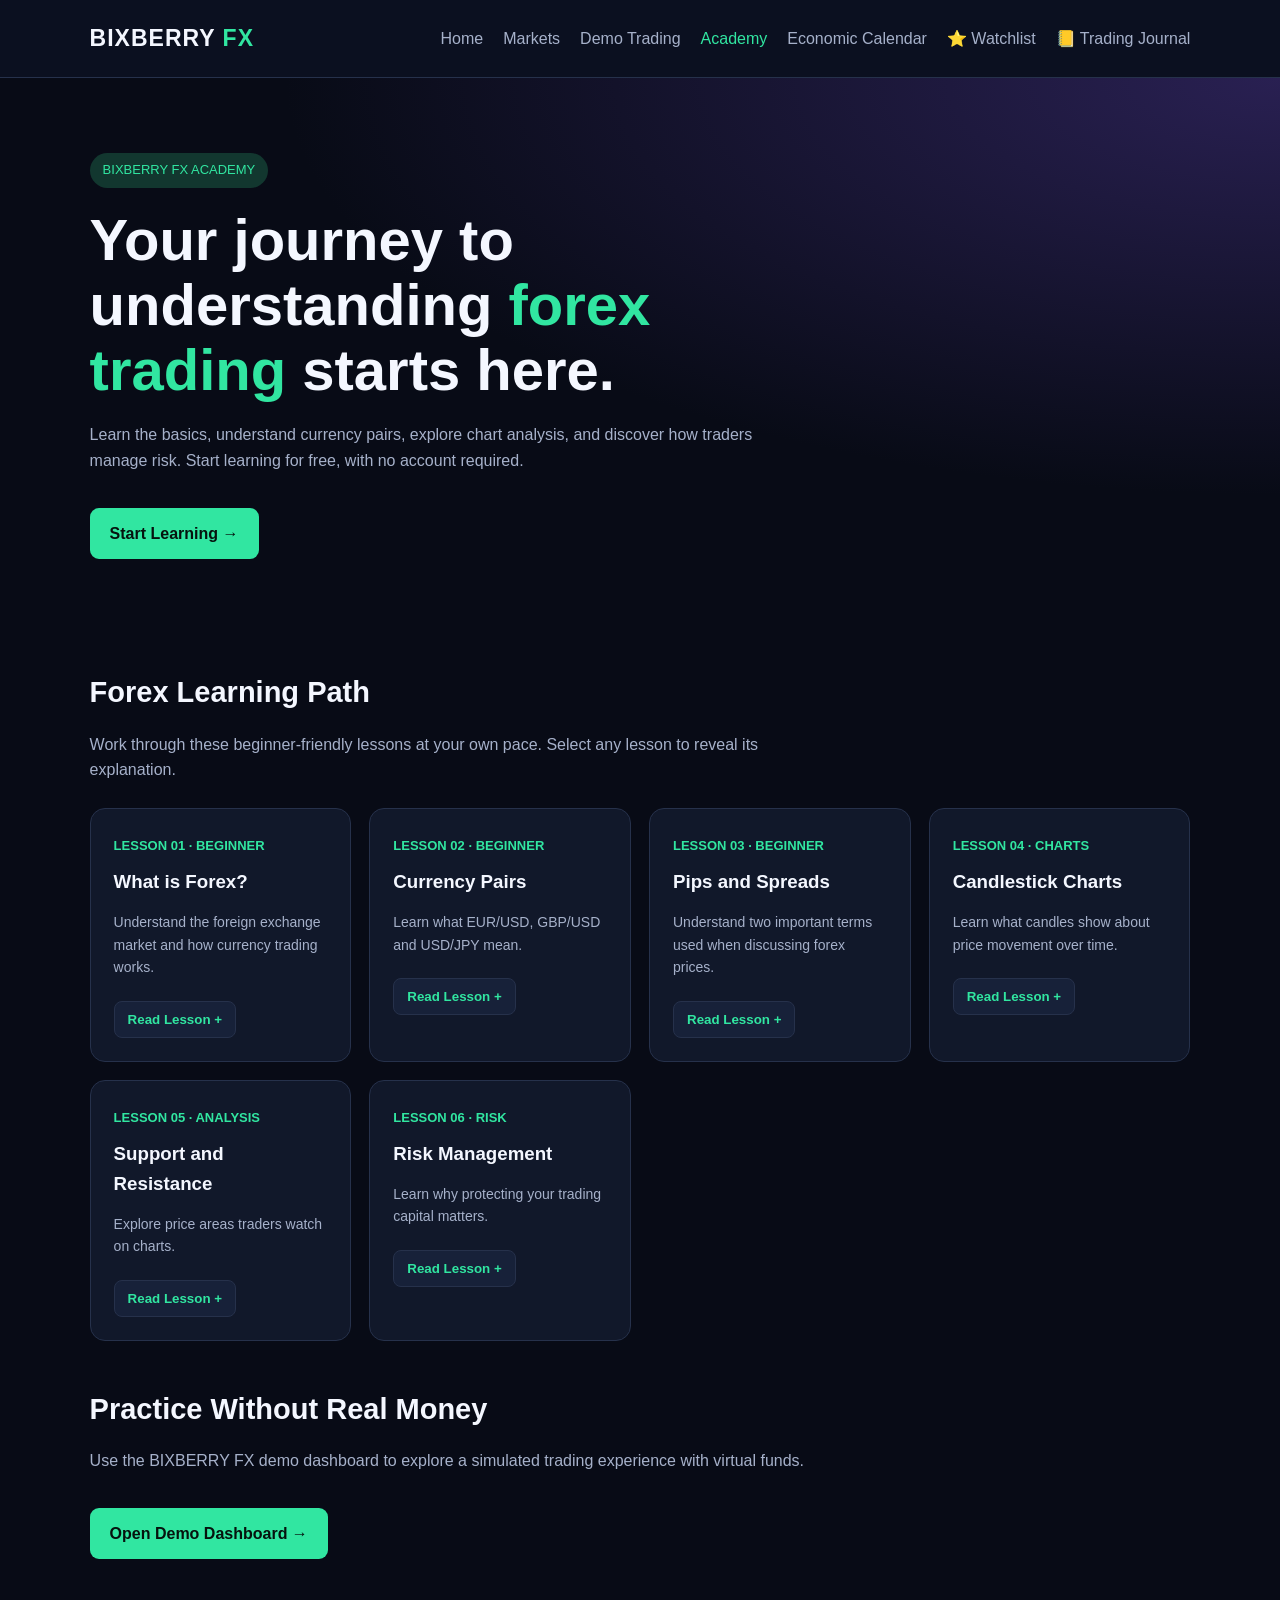
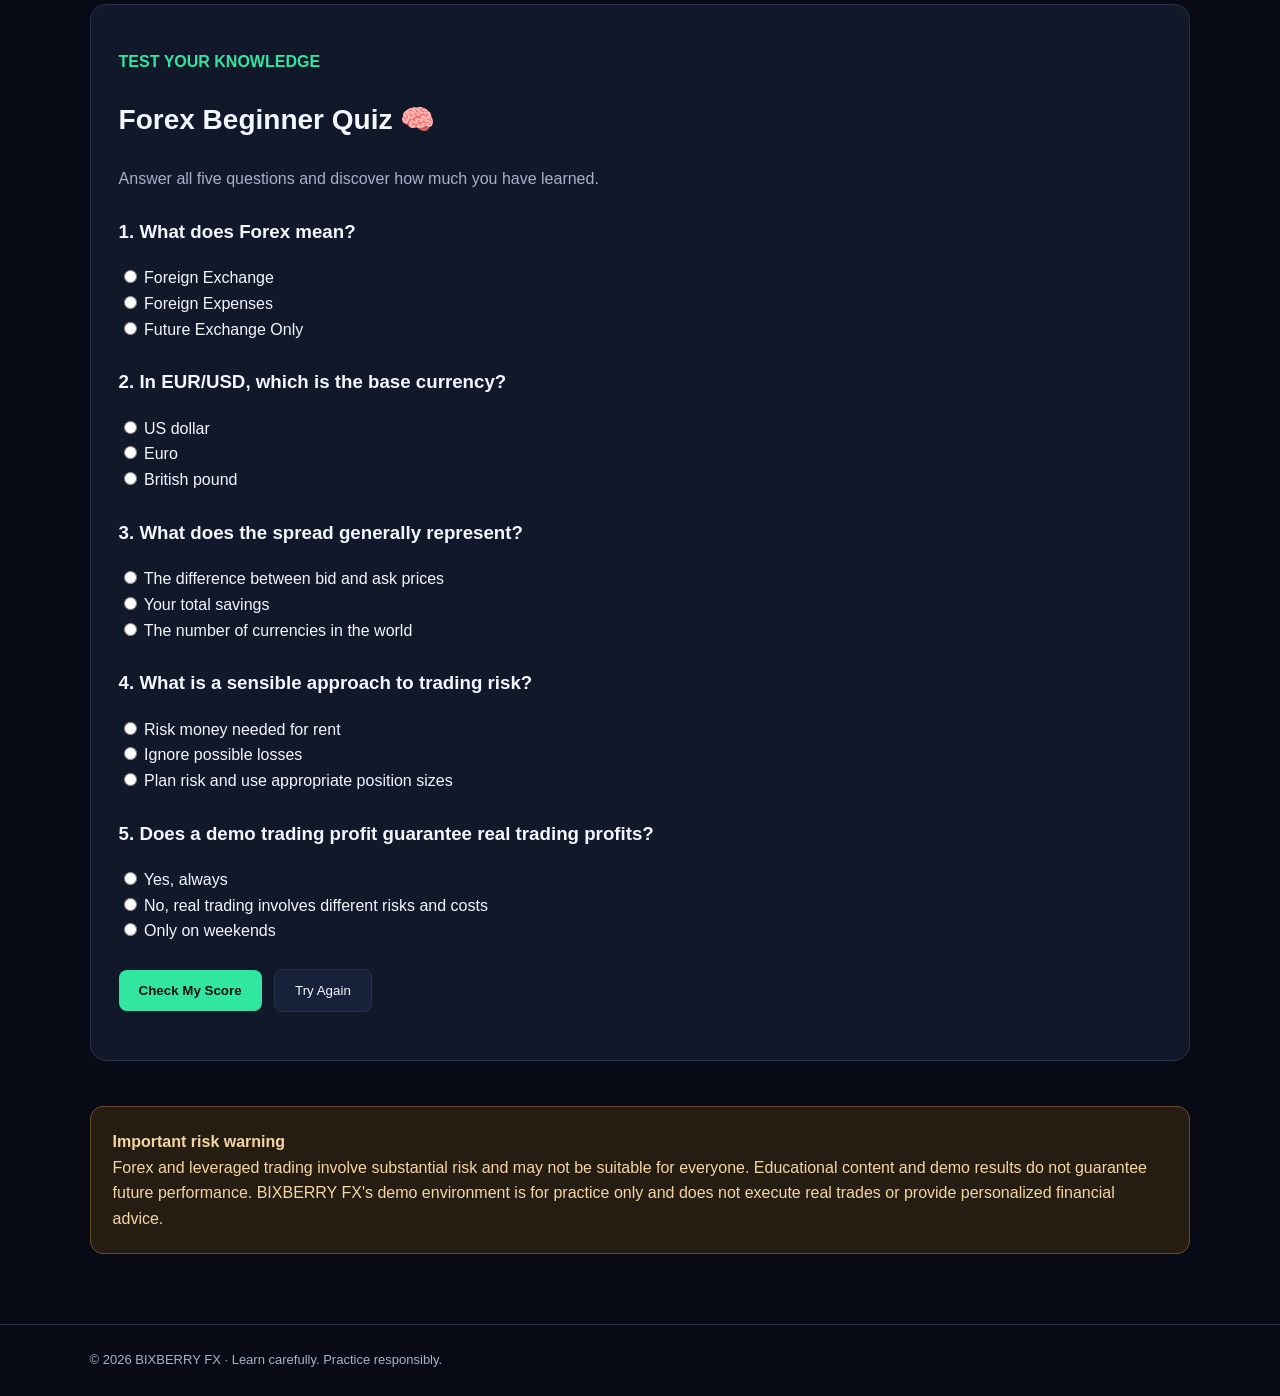
==== commit b1a5be8b: "Add BIXBERRY FX trading journal" ====
--- a/academy.html
+++ b/academy.html
@@ -186,6 +186,7 @@
     
       <a href="calendar.html">Economic Calendar</a>
       <a href="watchlist.html">⭐ Watchlist</a>
+  <a href="journal.html">📒 Trading Journal</a>
 </nav>
   </header>
 
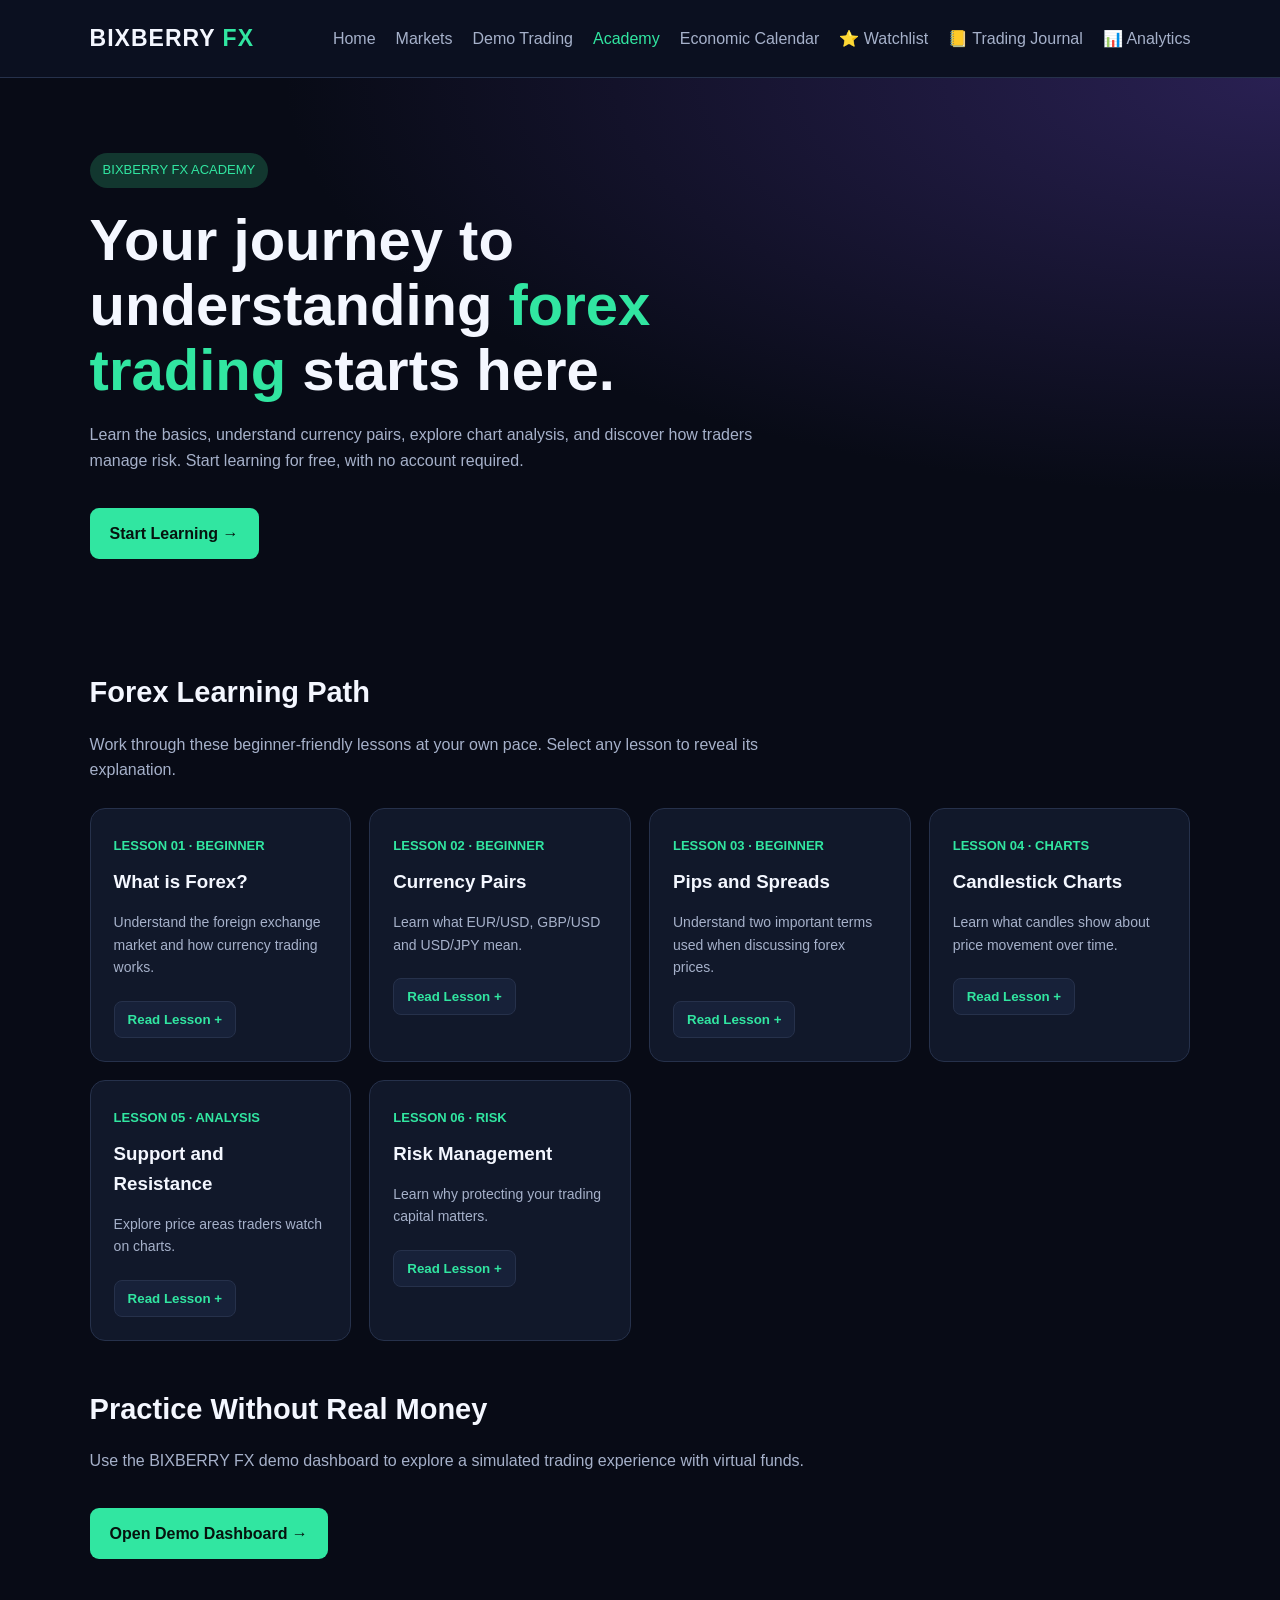
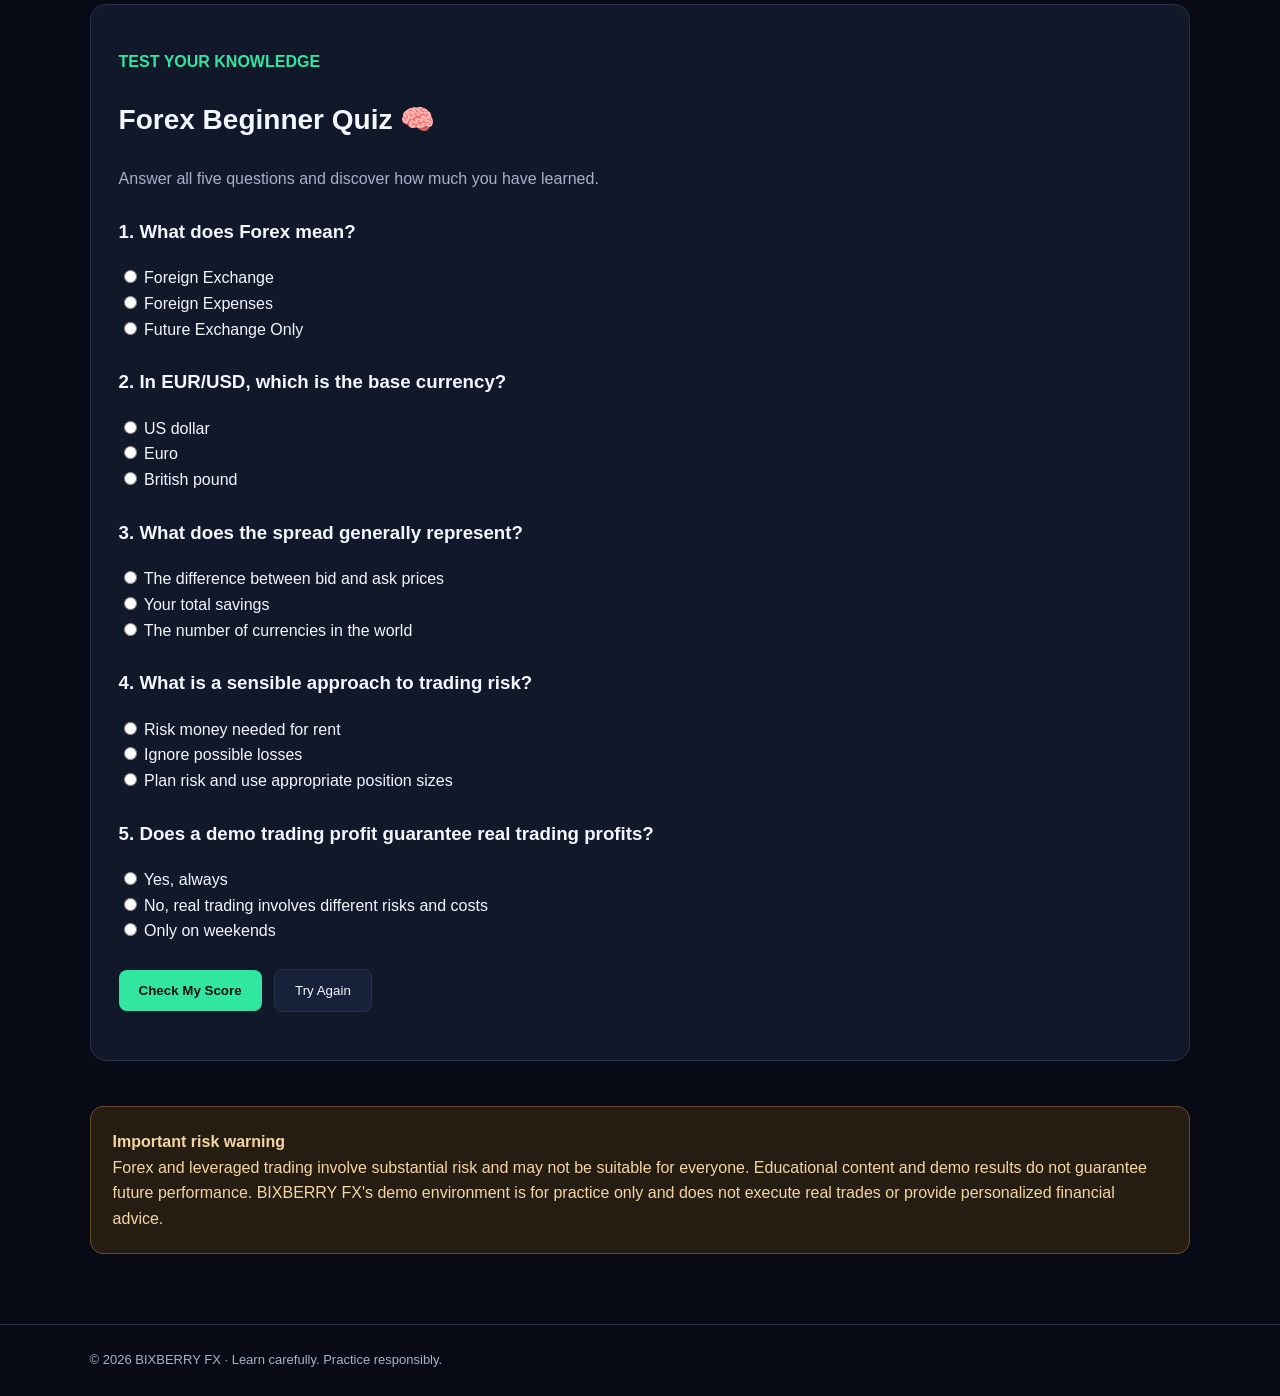
==== commit 7b379fe3: "Add BIXBERRY FX trading analytics" ====
--- a/academy.html
+++ b/academy.html
@@ -187,6 +187,7 @@
       <a href="calendar.html">Economic Calendar</a>
       <a href="watchlist.html">⭐ Watchlist</a>
   <a href="journal.html">📒 Trading Journal</a>
+  <a href="analytics.html">📊 Analytics</a>
 </nav>
   </header>
 
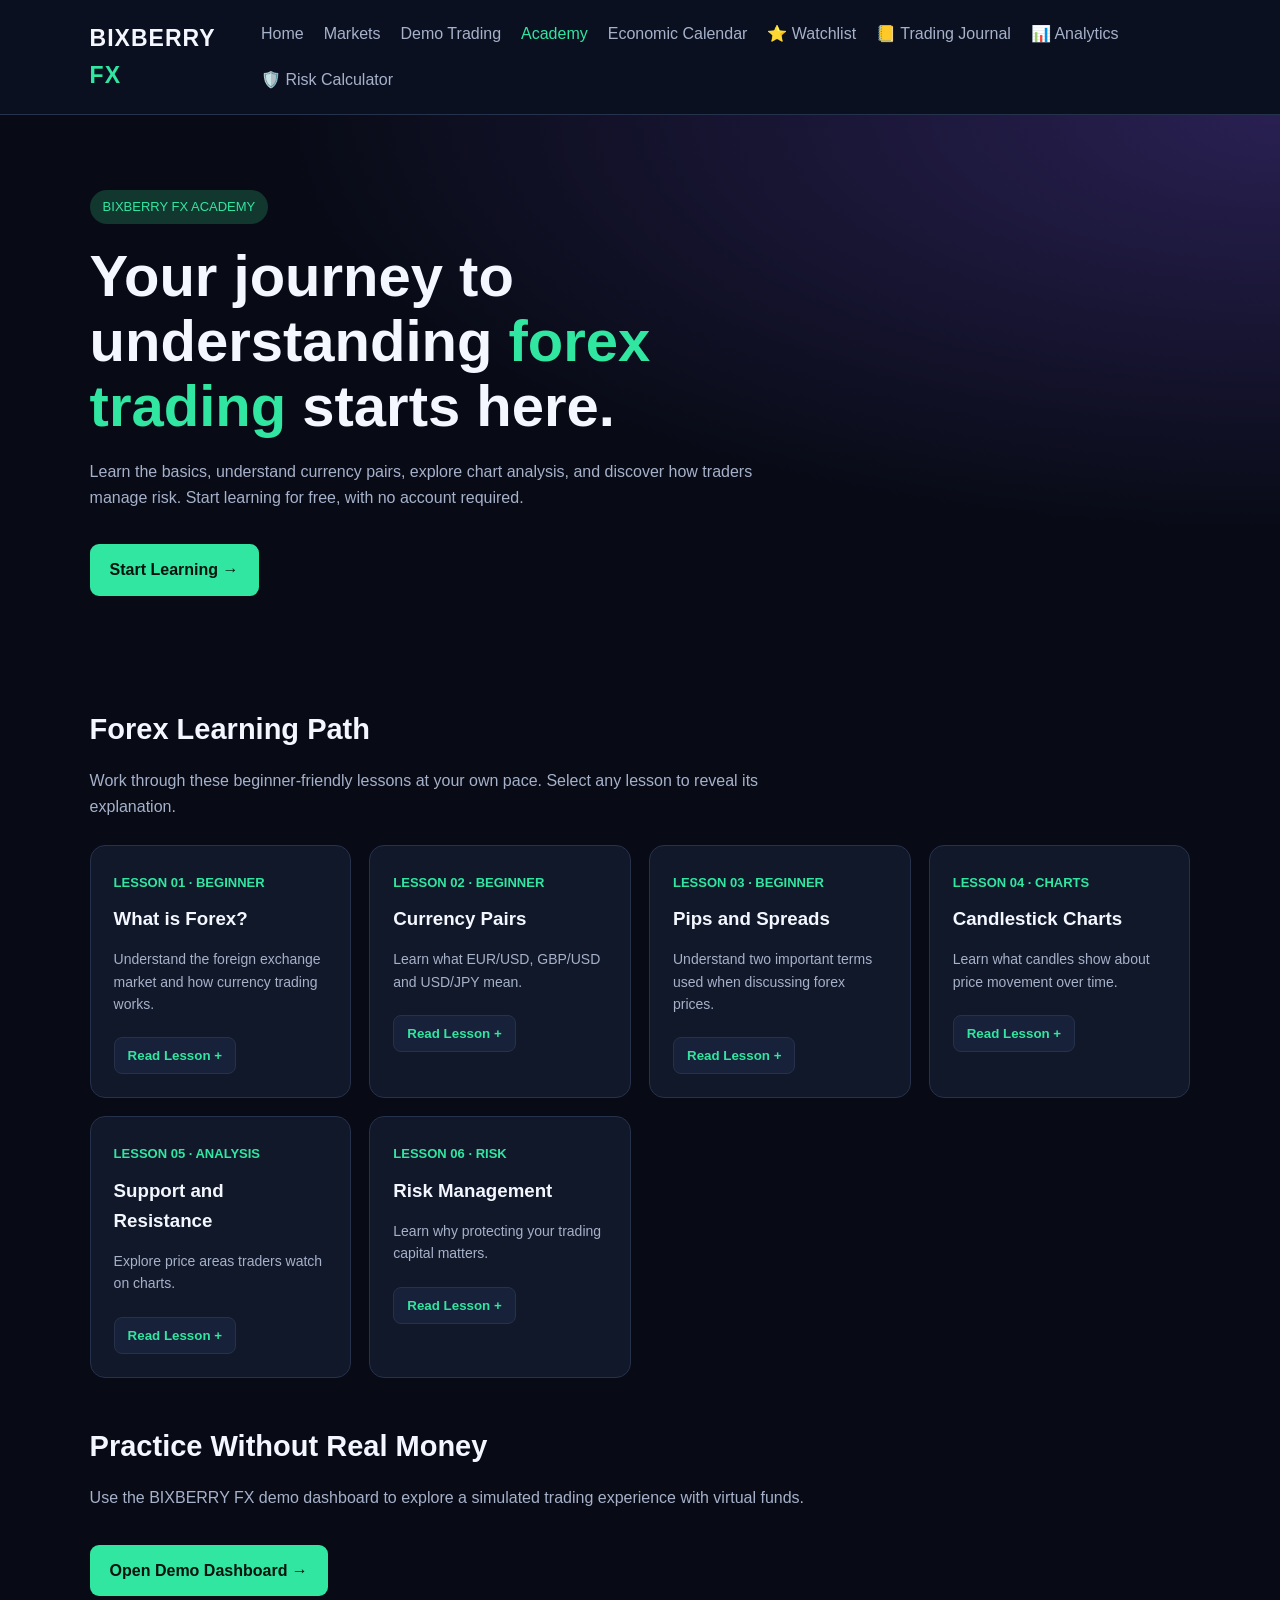
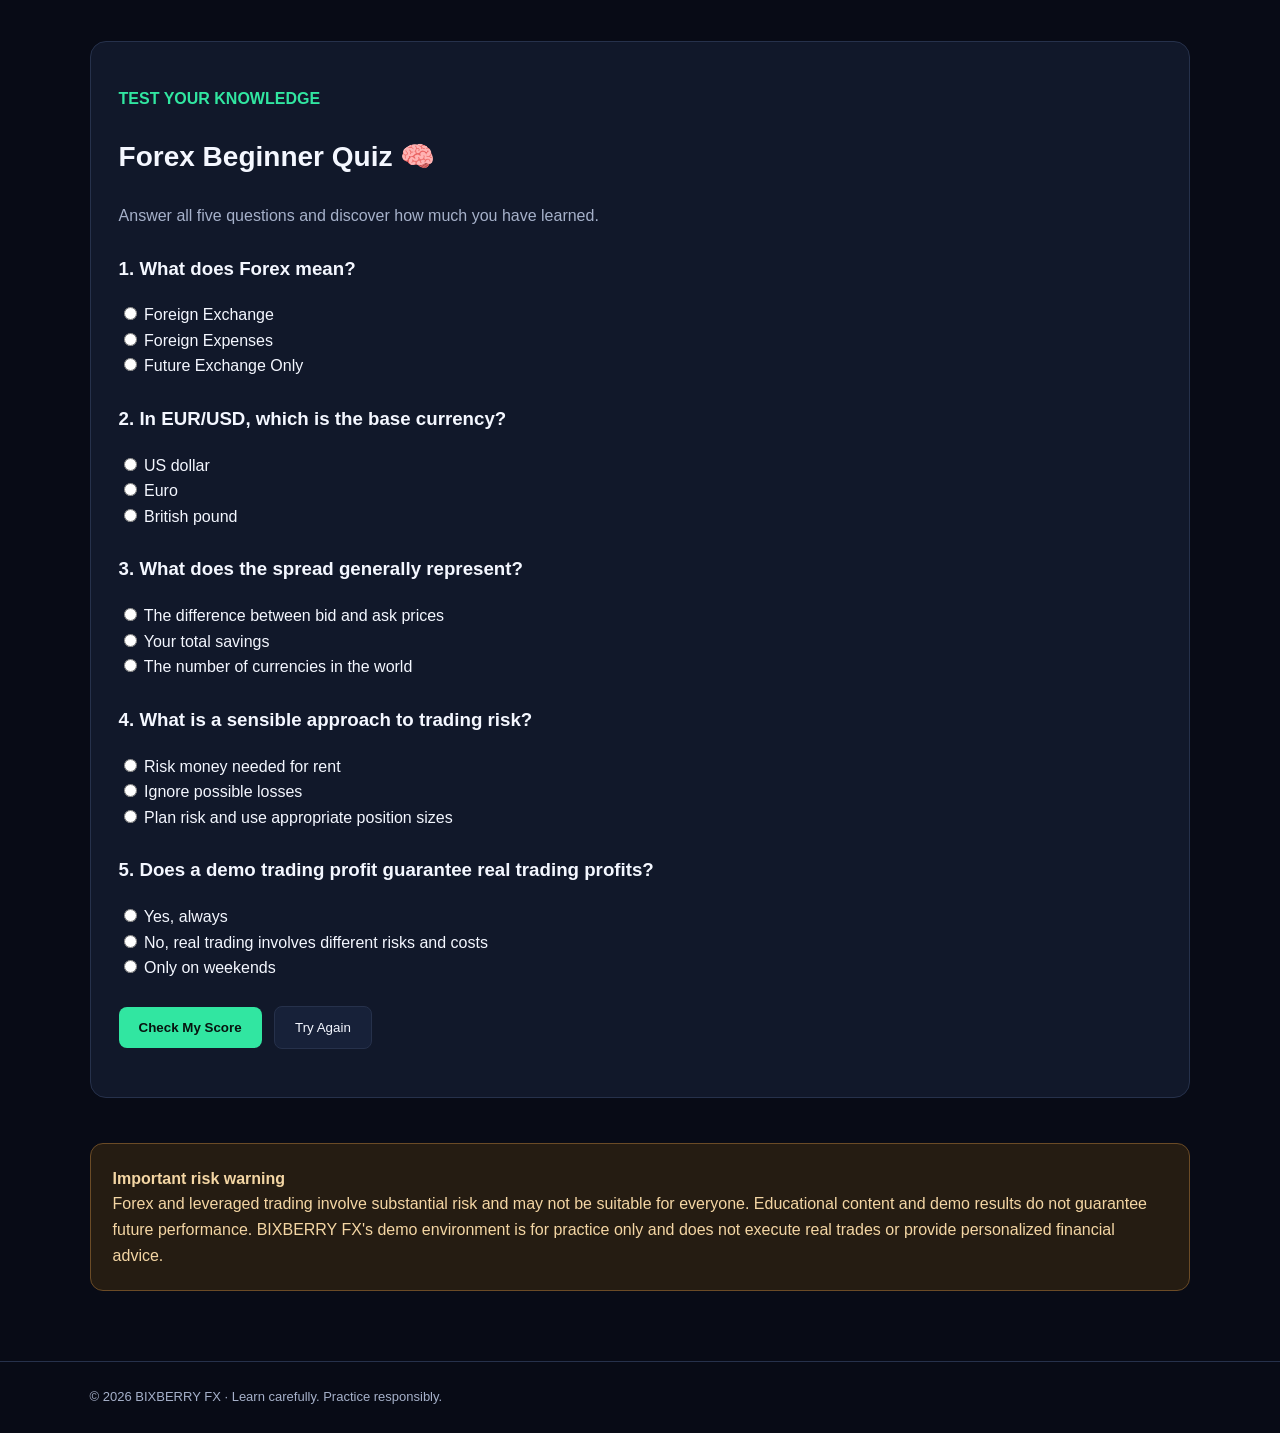
==== commit 71dfa527: "Add BIXBERRY FX risk management calculator" ====
--- a/academy.html
+++ b/academy.html
@@ -188,6 +188,7 @@
       <a href="watchlist.html">⭐ Watchlist</a>
   <a href="journal.html">📒 Trading Journal</a>
   <a href="analytics.html">📊 Analytics</a>
+  <a href="risk.html">🛡️ Risk Calculator</a>
 </nav>
   </header>
 
